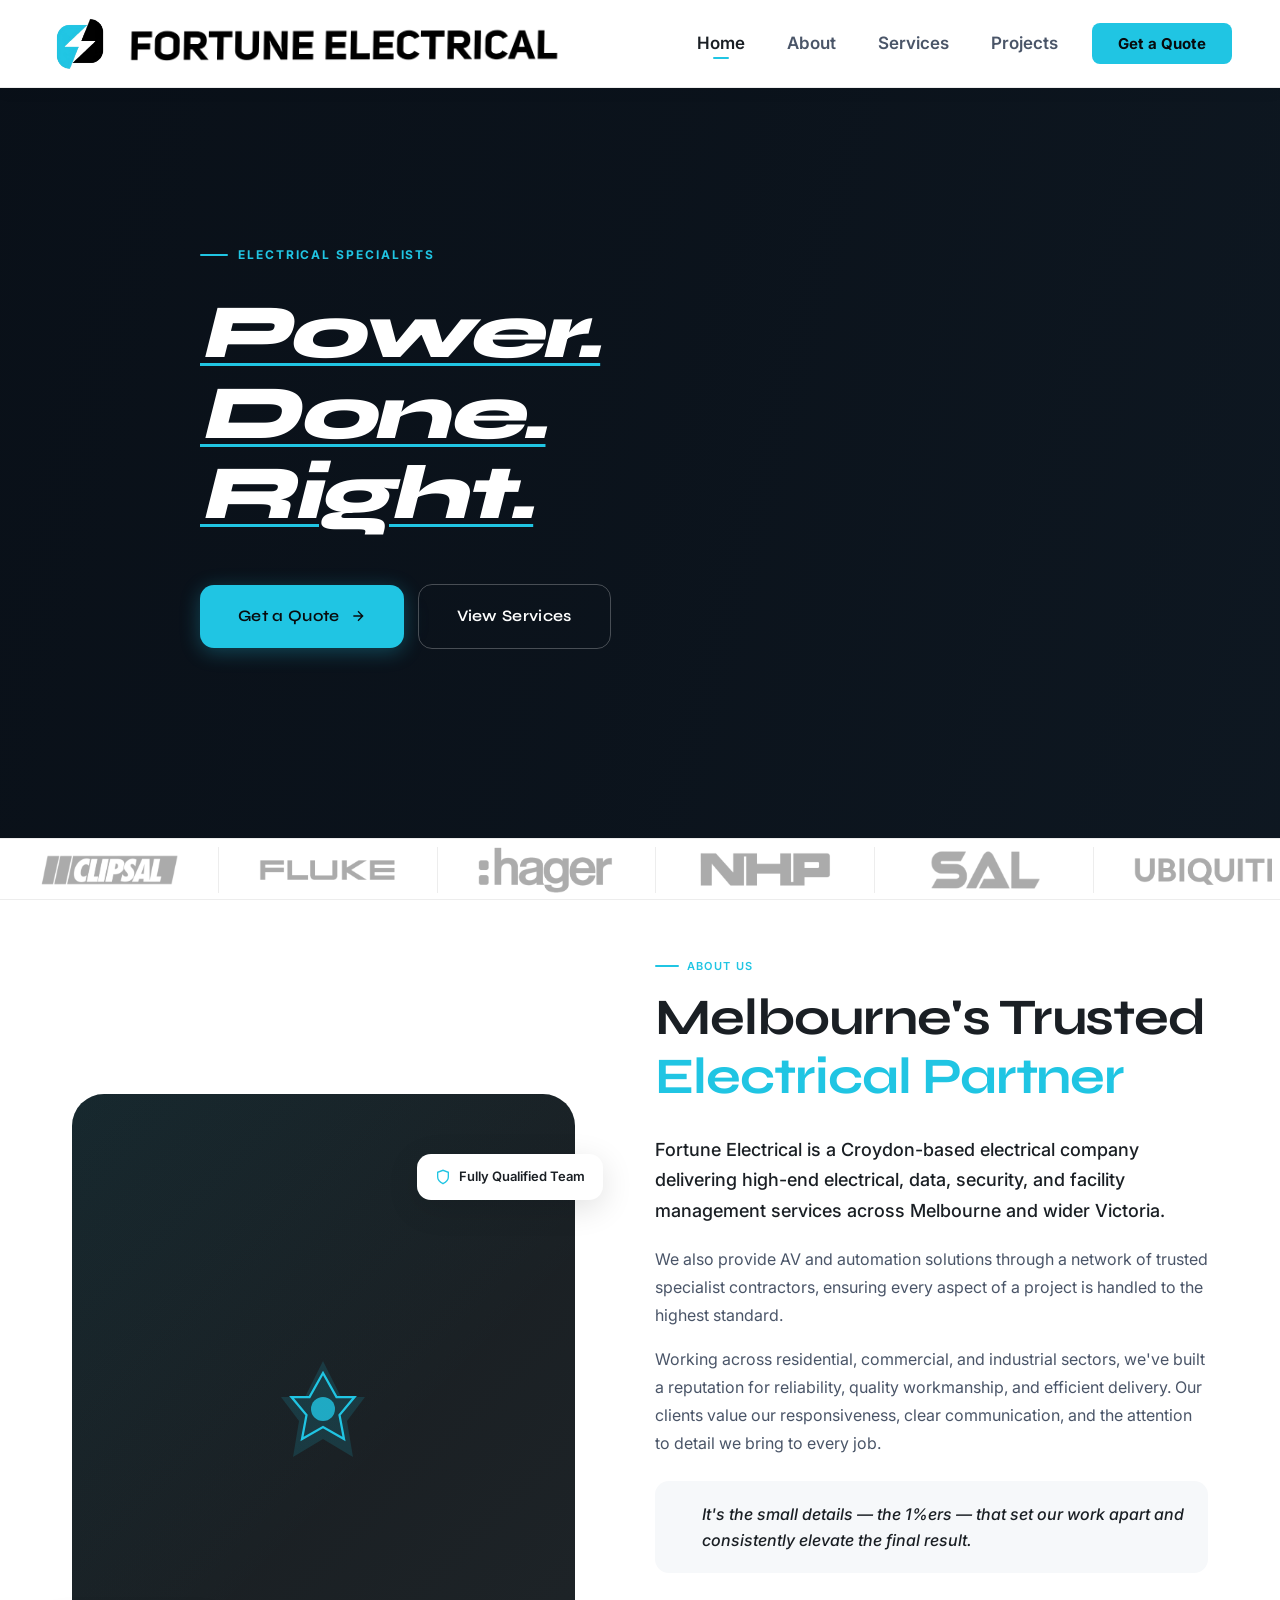
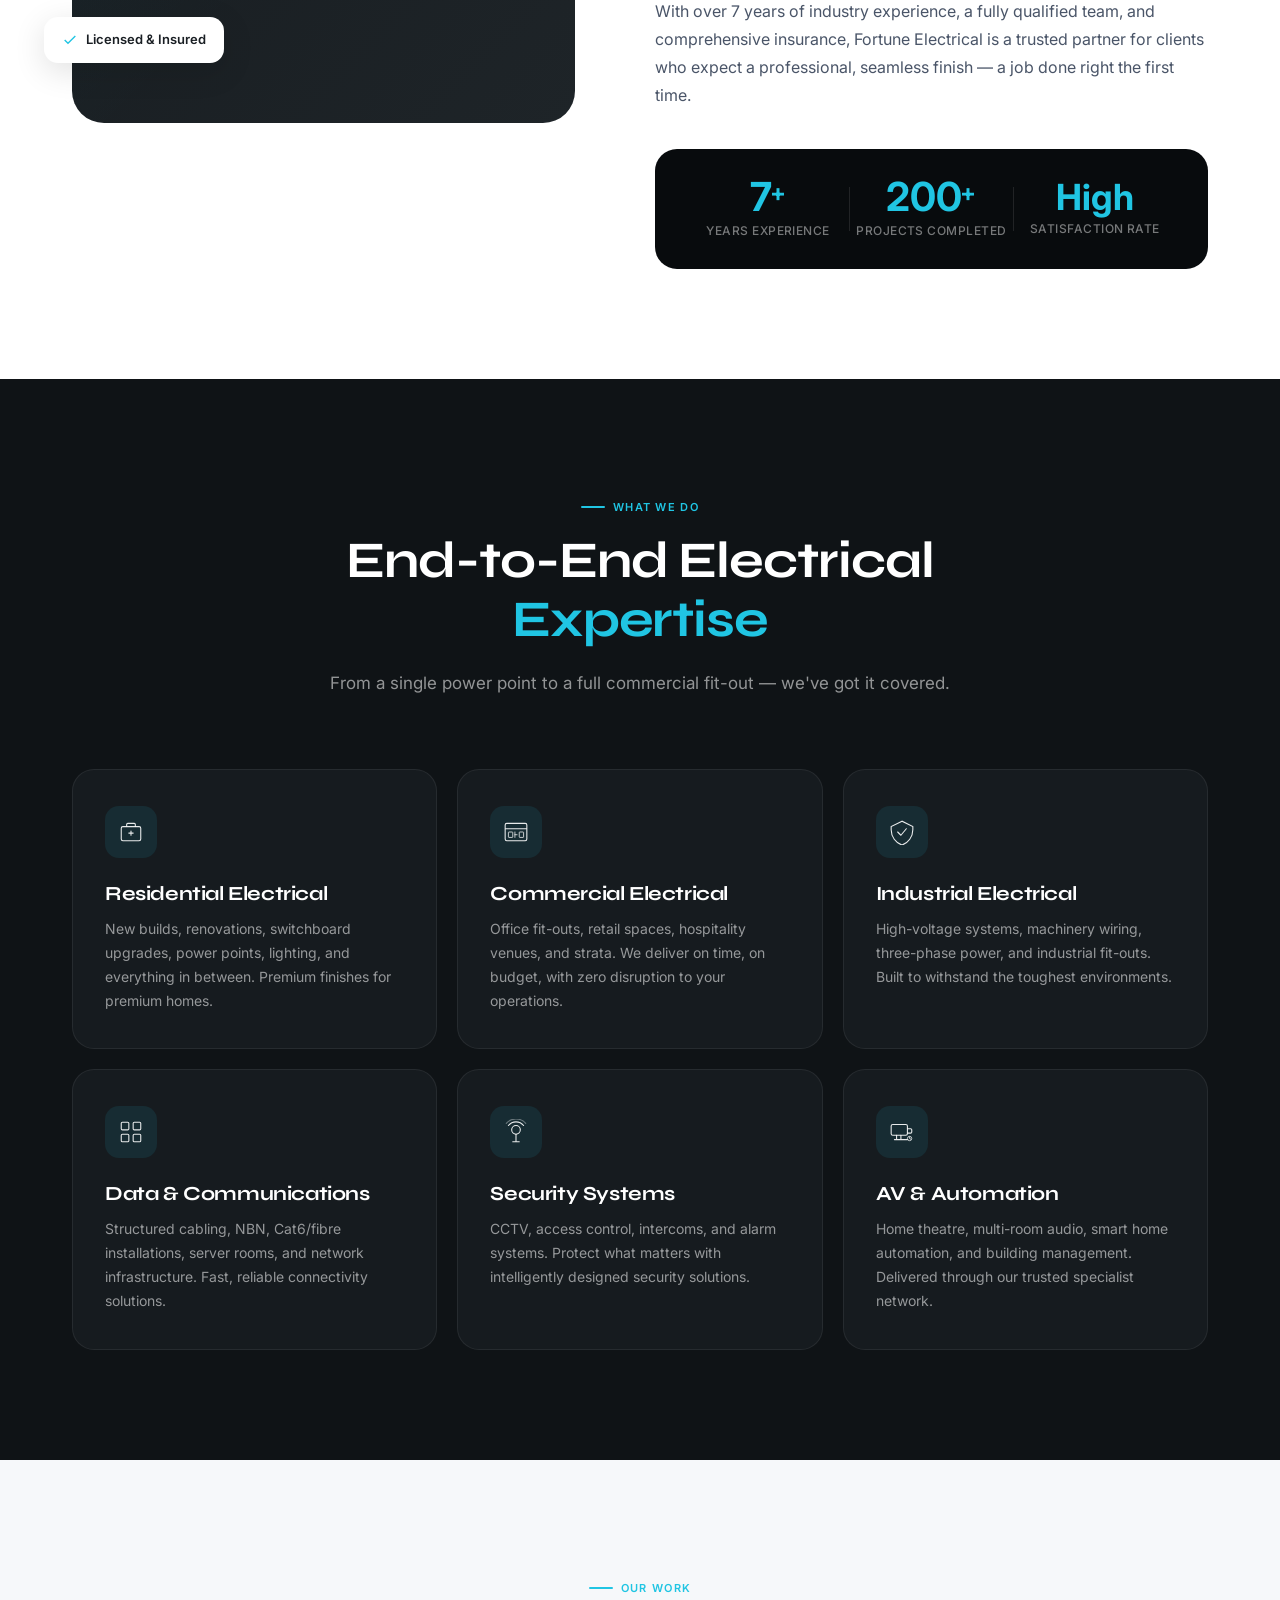
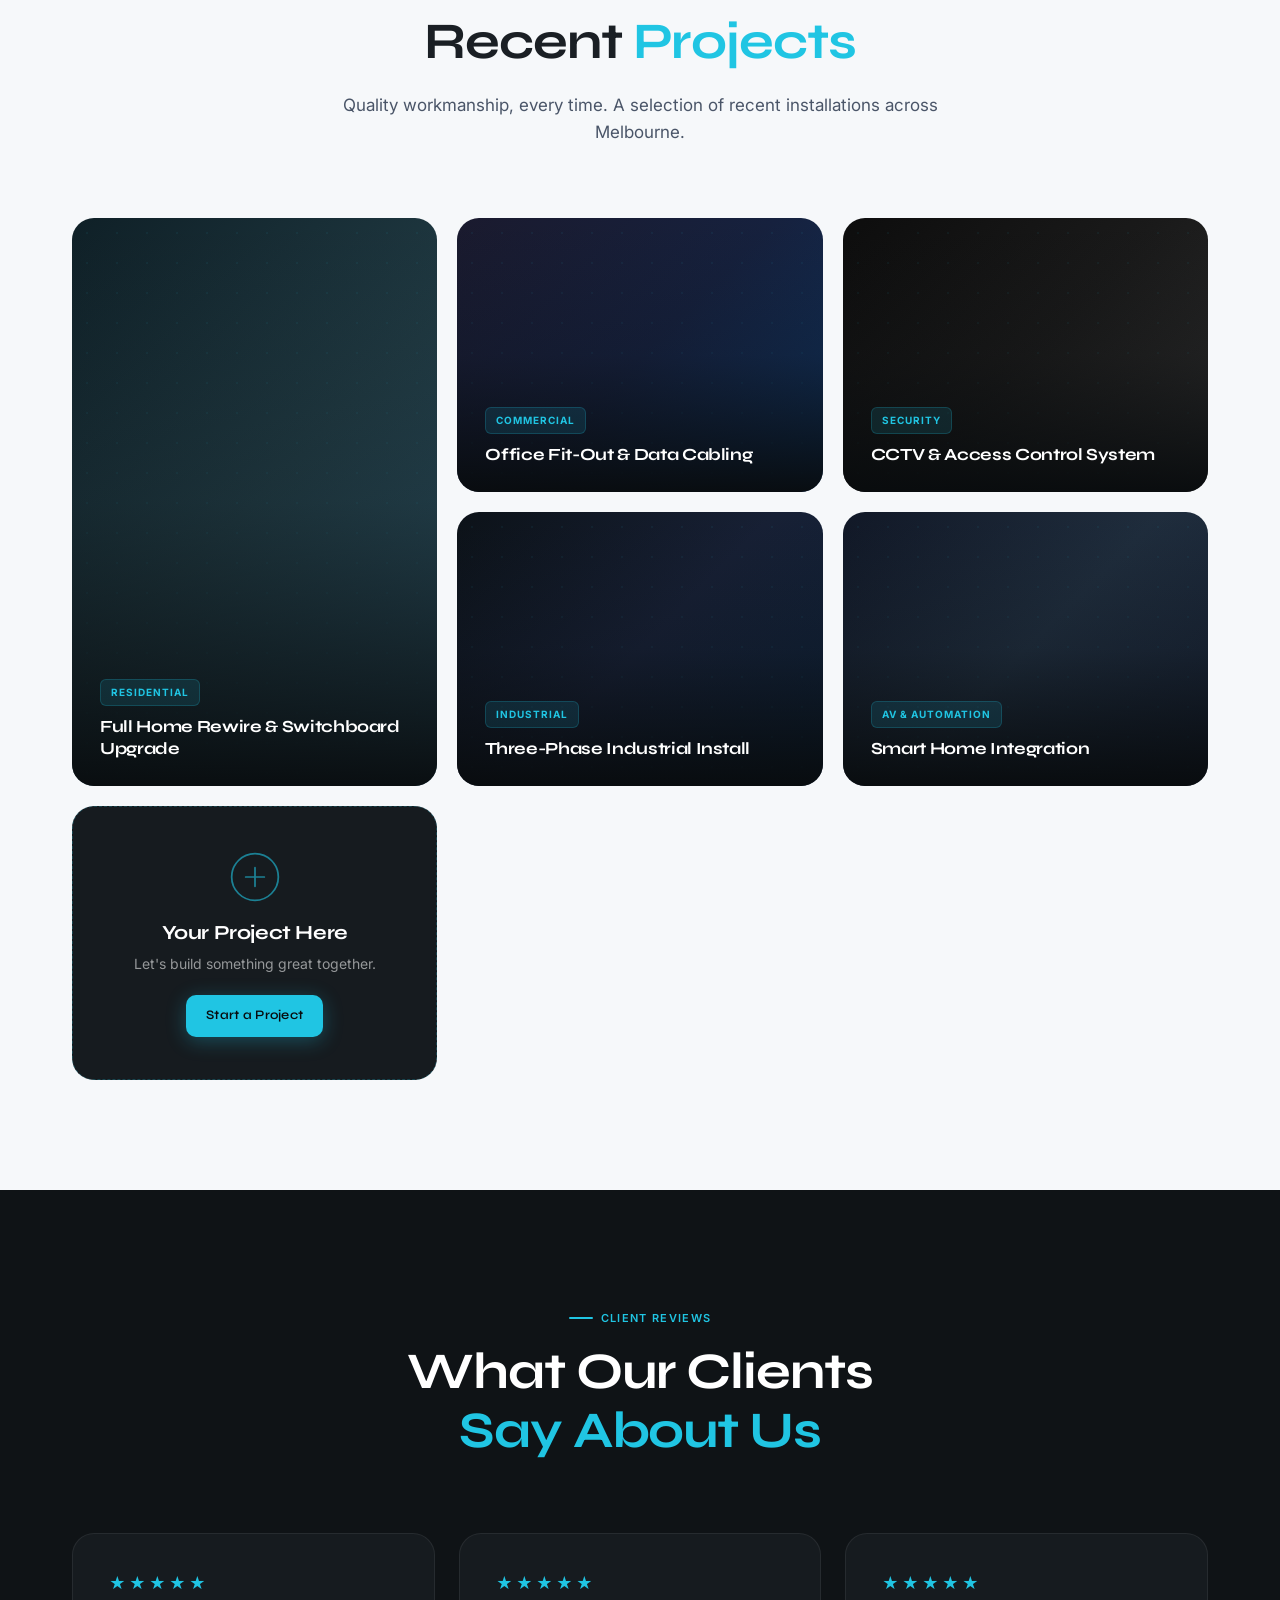
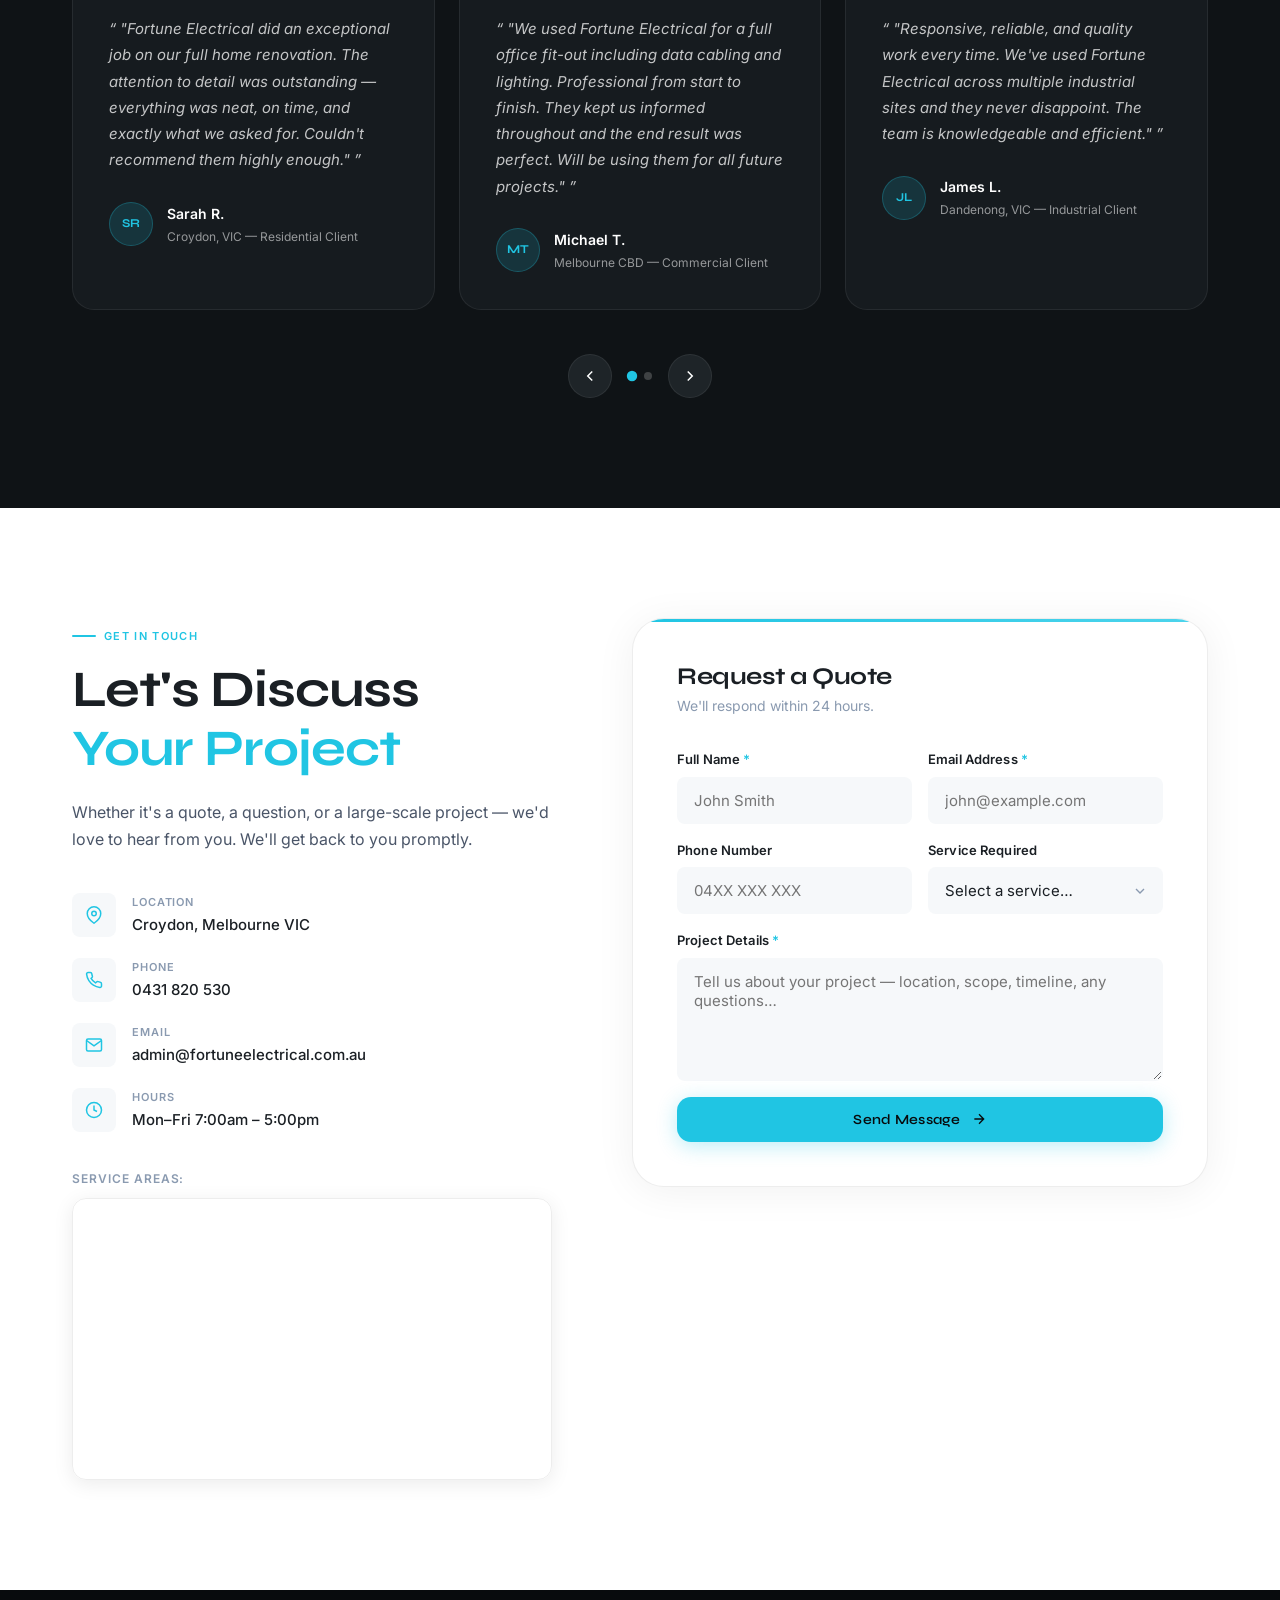
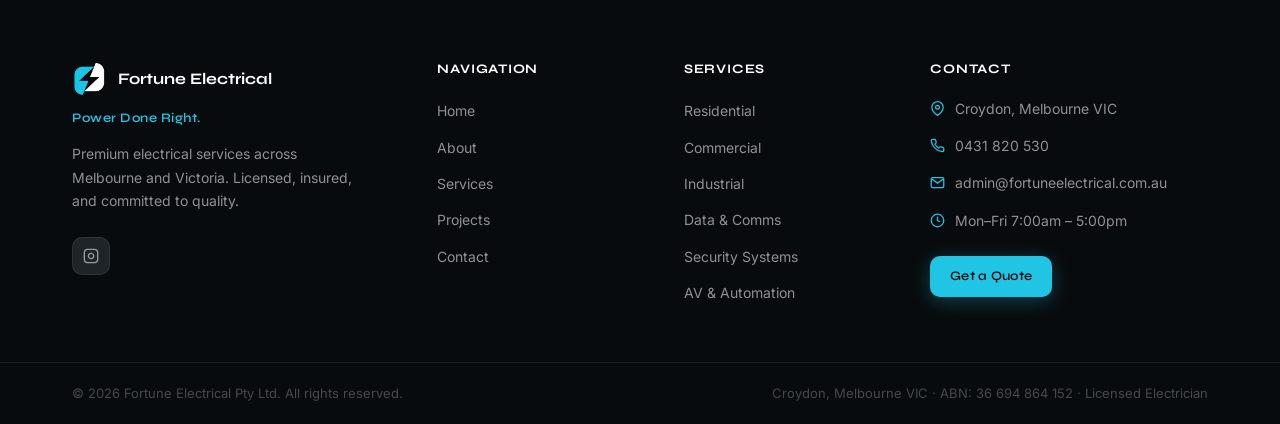
==== fortune/index.html @ c3e15407 "Add files via upload" ====
<!DOCTYPE html>
<html lang="en">
<head>
  <meta charset="UTF-8" />
  <meta name="viewport" content="width=device-width, initial-scale=1.0" />
  <meta name="description" content="Fortune Electrical — Premium electrical, data, security, and AV services across Melbourne and Victoria. Power Done Right." />
  <meta name="keywords" content="electrician Melbourne, electrical contractor Victoria, residential commercial industrial electrical, Croydon electrician, data communications, security systems" />
  <meta name="author" content="Fortune Electrical" />
  <meta property="og:title" content="Fortune Electrical — Power Done Right." />
  <meta property="og:description" content="Premium electrical, data, security, and AV services across Melbourne and Victoria." />
  <meta property="og:type" content="website" />
  <meta property="og:url" content="https://fortuneelectrical.com.au" />
  <title>Fortune Electrical — Power Done Right.</title>
  <link rel="preconnect" href="https://fonts.googleapis.com" />
  <link rel="preconnect" href="https://fonts.gstatic.com" crossorigin />
  <link href="https://fonts.googleapis.com/css2?family=Syne:wght@400;500;600;700;800&family=Inter:wght@300;400;500;600&display=swap" rel="stylesheet" />
  <link rel="stylesheet" href="styles.css" />
</head>
<body>

  <nav class="navbar" id="navbar">
    <div class="nav-container">
      <a href="#home" class="nav-logo">
        <img src="assets/logo.png" alt="Fortune Electrical" class="logo-img" />
        <img src="assets/logo-text.png" alt="Fortune Electrical" class="logo-text-img" />
      </a>
      <ul class="nav-links" id="navLinks">
        <li><a href="#home" class="nav-link active">Home</a></li>
        <li><a href="#about" class="nav-link">About</a></li>
        <li><a href="#services" class="nav-link">Services</a></li>
        <li><a href="#projects" class="nav-link">Projects</a></li>
        <li><a href="#contact" class="nav-link nav-cta">Get a Quote</a></li>
      </ul>
      <button class="hamburger" id="hamburger" aria-label="Toggle menu">
        <span></span>
        <span></span>
        <span></span>
      </button>
    </div>
  </nav>

  <section class="hero" id="home">
    <div class="hero-bg-image"></div>
    <div class="hero-overlay"></div>
    <div class="container hero-container">
      <div class="hero-content">
        <div class="hero-label reveal-hero" style="--delay: 0ms">
          Electrical Specialists
        </div>
        <h1 class="hero-slogan reveal-hero" style="--delay: 150ms">
          <span class="slogan-word">Power.</span>
          <span class="slogan-word">Done.</span>
          <span class="slogan-word">Right.</span>
        </h1>
        <div class="hero-buttons reveal-hero" style="--delay: 420ms">
          <a href="#contact" class="btn btn-primary">
            <span>Get a Quote</span>
            <svg viewBox="0 0 24 24" fill="none" stroke="currentColor" stroke-width="2"><path d="M5 12h14M12 5l7 7-7 7"/></svg>
          </a>
          <a href="#services" class="btn btn-ghost">
            <span>View Services</span>
          </a>
        </div>
      </div>
    </div>
    <div class="hero-scroll-indicator reveal-hero" style="--delay: 750ms">
      <span>Scroll</span>
      <div class="scroll-line"></div>
    </div>
  </section>

  <section class="brands">
    <div class="brands-wrap" id="brandsWrap">
      <div class="brands-track" id="brandsTrack">
        <div class="brand-item"><img src="assets/brands/brand-1.png" alt="Brand Partner" /></div>
        <div class="brand-item"><img src="assets/brands/brand-2.png" alt="Brand Partner" /></div>
        <div class="brand-item"><img src="assets/brands/brand-3.png" alt="Brand Partner" /></div>
        <div class="brand-item"><img src="assets/brands/brand-4.png" alt="Brand Partner" /></div>
        <div class="brand-item"><img src="assets/brands/brand-5.png" alt="Brand Partner" /></div>
        <div class="brand-item"><img src="assets/brands/brand-6.png" alt="Brand Partner" /></div>
      </div>
    </div>
  </section>

  <section class="about section" id="about">
    <div class="container">
      <div class="about-grid">
        <div class="about-visual reveal-left">
          <div class="about-image-wrap">
            <div class="about-image-placeholder">
              <div class="about-image-inner">
                <svg viewBox="0 0 80 80" fill="none" xmlns="http://www.w3.org/2000/svg">
                  <path d="M40 8L52 32H68L56 48L60 72L40 60L20 72L24 48L12 32H28L40 8Z" fill="var(--primary)" opacity="0.15"/>
                  <path d="M40 16L49 32H61L51 44L54 60L40 52L26 60L29 44L19 32H31L40 16Z" stroke="var(--primary)" stroke-width="1.5" fill="none"/>
                  <circle cx="40" cy="40" r="8" fill="var(--primary)" opacity="0.8"/>
                </svg>
              </div>
            </div>
            <div class="about-tag about-tag-1 reveal-tag-1">
              <svg viewBox="0 0 24 24" fill="none" stroke="currentColor" stroke-width="2"><polyline points="20 6 9 17 4 12"/></svg>
              Licensed & Insured
            </div>
            <div class="about-tag about-tag-2 reveal-tag-2">
              <svg viewBox="0 0 24 24" fill="none" stroke="currentColor" stroke-width="2"><path d="M12 22s8-4 8-10V5l-8-3-8 3v7c0 6 8 10 8 10z"/></svg>
              Fully Qualified Team
            </div>
          </div>
        </div>

        <div class="about-content reveal-right">
          <div class="section-label">About Us</div>
          <h2 class="section-title">Melbourne's Trusted<br /><em>Electrical Partner</em></h2>
          <p class="about-lead">
            Fortune Electrical is a Croydon-based electrical company delivering high-end electrical, data, security, and facility management services across Melbourne and wider Victoria.
          </p>
          <p class="about-body">
            We also provide AV and automation solutions through a network of trusted specialist contractors, ensuring every aspect of a project is handled to the highest standard.
          </p>
          <p class="about-body">
            Working across residential, commercial, and industrial sectors, we've built a reputation for reliability, quality workmanship, and efficient delivery. Our clients value our responsiveness, clear communication, and the attention to detail we bring to every job.
          </p>
          <div class="about-highlight">
            <div class="highlight-bar"></div>
            <p>It's the small details — the 1%ers — that set our work apart and consistently elevate the final result.</p>
          </div>
          <p class="about-body">
            With over 7 years of industry experience, a fully qualified team, and comprehensive insurance, Fortune Electrical is a trusted partner for clients who expect a professional, seamless finish — a job done right the first time.
          </p>

          <div class="about-stats">
            <div class="stat-item">
              <span class="stat-number" data-target="7">0</span>
              <span class="stat-suffix">+</span>
              <span class="stat-label">Years Experience</span>
            </div>
            <div class="stat-divider"></div>
            <div class="stat-item">
              <span class="stat-number" data-target="200">0</span>
              <span class="stat-suffix">+</span>
              <span class="stat-label">Projects Completed</span>
            </div>
            <div class="stat-divider"></div>
            <div class="stat-item">
              <span class="stat-number stat-number-text">High</span>
              <span class="stat-label">Satisfaction Rate</span>
            </div>
          </div>
        </div>
      </div>
    </div>
  </section>

  <section class="services section section-dark" id="services">
    <div class="container">
      <div class="section-header reveal-up">
        <div class="section-label section-label-light">What We Do</div>
        <h2 class="section-title section-title-light">End-to-End Electrical<br /><em>Expertise</em></h2>
        <p class="section-subtitle">From a single power point to a full commercial fit-out — we've got it covered.</p>
      </div>

      <div class="services-grid">

        <div class="service-card reveal-scale" style="--delay: 0ms">
          <div class="service-icon">
            <svg viewBox="0 0 48 48" fill="none" xmlns="http://www.w3.org/2000/svg">
              <rect x="6" y="14" width="36" height="26" rx="3" stroke="currentColor" stroke-width="2"/>
              <path d="M16 14V10a2 2 0 0 1 2-2h12a2 2 0 0 1 2 2v4" stroke="currentColor" stroke-width="2"/>
              <path d="M24 22v8M20 26h8" stroke="currentColor" stroke-width="2" stroke-linecap="round"/>
            </svg>
          </div>
          <h3 class="service-title">Residential Electrical</h3>
          <p class="service-desc">New builds, renovations, switchboard upgrades, power points, lighting, and everything in between. Premium finishes for premium homes.</p>
          <div class="service-arrow">
            <svg viewBox="0 0 24 24" fill="none" stroke="currentColor" stroke-width="2"><path d="M5 12h14M12 5l7 7-7 7"/></svg>
          </div>
        </div>

        <div class="service-card reveal-scale" style="--delay: 80ms">
          <div class="service-icon">
            <svg viewBox="0 0 48 48" fill="none" xmlns="http://www.w3.org/2000/svg">
              <rect x="4" y="8" width="40" height="32" rx="3" stroke="currentColor" stroke-width="2"/>
              <path d="M4 18h40" stroke="currentColor" stroke-width="2"/>
              <rect x="10" y="24" width="8" height="10" rx="1" stroke="currentColor" stroke-width="1.5"/>
              <rect x="30" y="24" width="8" height="10" rx="1" stroke="currentColor" stroke-width="1.5"/>
              <path d="M22 24v10M22 29h4" stroke="currentColor" stroke-width="1.5" stroke-linecap="round"/>
            </svg>
          </div>
          <h3 class="service-title">Commercial Electrical</h3>
          <p class="service-desc">Office fit-outs, retail spaces, hospitality venues, and strata. We deliver on time, on budget, with zero disruption to your operations.</p>
          <div class="service-arrow">
            <svg viewBox="0 0 24 24" fill="none" stroke="currentColor" stroke-width="2"><path d="M5 12h14M12 5l7 7-7 7"/></svg>
          </div>
        </div>

        <div class="service-card reveal-scale" style="--delay: 160ms">
          <div class="service-icon">
            <svg viewBox="0 0 48 48" fill="none" xmlns="http://www.w3.org/2000/svg">
              <path d="M24 4L4 14v6c0 13 8.4 24 20 28 11.6-4 20-15 20-28v-6L24 4z" stroke="currentColor" stroke-width="2"/>
              <path d="M16 24l6 6 10-12" stroke="currentColor" stroke-width="2" stroke-linecap="round" stroke-linejoin="round"/>
            </svg>
          </div>
          <h3 class="service-title">Industrial Electrical</h3>
          <p class="service-desc">High-voltage systems, machinery wiring, three-phase power, and industrial fit-outs. Built to withstand the toughest environments.</p>
          <div class="service-arrow">
            <svg viewBox="0 0 24 24" fill="none" stroke="currentColor" stroke-width="2"><path d="M5 12h14M12 5l7 7-7 7"/></svg>
          </div>
        </div>

        <div class="service-card reveal-scale" style="--delay: 0ms">
          <div class="service-icon">
            <svg viewBox="0 0 48 48" fill="none" xmlns="http://www.w3.org/2000/svg">
              <rect x="6" y="6" width="14" height="14" rx="2" stroke="currentColor" stroke-width="2"/>
              <rect x="28" y="6" width="14" height="14" rx="2" stroke="currentColor" stroke-width="2"/>
              <rect x="6" y="28" width="14" height="14" rx="2" stroke="currentColor" stroke-width="2"/>
              <rect x="28" y="28" width="14" height="14" rx="2" stroke="currentColor" stroke-width="2"/>
            </svg>
          </div>
          <h3 class="service-title">Data & Communications</h3>
          <p class="service-desc">Structured cabling, NBN, Cat6/fibre installations, server rooms, and network infrastructure. Fast, reliable connectivity solutions.</p>
          <div class="service-arrow">
            <svg viewBox="0 0 24 24" fill="none" stroke="currentColor" stroke-width="2"><path d="M5 12h14M12 5l7 7-7 7"/></svg>
          </div>
        </div>

        <div class="service-card reveal-scale" style="--delay: 80ms">
          <div class="service-icon">
            <svg viewBox="0 0 48 48" fill="none" xmlns="http://www.w3.org/2000/svg">
              <circle cx="24" cy="20" r="8" stroke="currentColor" stroke-width="2"/>
              <path d="M24 28v14M18 42h12" stroke="currentColor" stroke-width="2" stroke-linecap="round"/>
              <path d="M10 12a18 18 0 0 1 28 0" stroke="currentColor" stroke-width="2" stroke-linecap="round"/>
              <path d="M6 8a24 24 0 0 1 36 0" stroke="currentColor" stroke-width="2" stroke-linecap="round" opacity="0.4"/>
            </svg>
          </div>
          <h3 class="service-title">Security Systems</h3>
          <p class="service-desc">CCTV, access control, intercoms, and alarm systems. Protect what matters with intelligently designed security solutions.</p>
          <div class="service-arrow">
            <svg viewBox="0 0 24 24" fill="none" stroke="currentColor" stroke-width="2"><path d="M5 12h14M12 5l7 7-7 7"/></svg>
          </div>
        </div>

        <div class="service-card reveal-scale" style="--delay: 160ms">
          <div class="service-icon">
            <svg viewBox="0 0 48 48" fill="none" xmlns="http://www.w3.org/2000/svg">
              <rect x="4" y="10" width="30" height="20" rx="3" stroke="currentColor" stroke-width="2"/>
              <path d="M34 18h6a2 2 0 0 1 2 2v4a2 2 0 0 1-2 2h-6" stroke="currentColor" stroke-width="2"/>
              <path d="M14 30v8M22 30v8M10 38h24" stroke="currentColor" stroke-width="2" stroke-linecap="round"/>
              <circle cx="38" cy="36" r="4" stroke="currentColor" stroke-width="1.5"/>
              <path d="M38 33v3l2 1" stroke="currentColor" stroke-width="1.5" stroke-linecap="round"/>
            </svg>
          </div>
          <h3 class="service-title">AV & Automation</h3>
          <p class="service-desc">Home theatre, multi-room audio, smart home automation, and building management. Delivered through our trusted specialist network.</p>
          <div class="service-arrow">
            <svg viewBox="0 0 24 24" fill="none" stroke="currentColor" stroke-width="2"><path d="M5 12h14M12 5l7 7-7 7"/></svg>
          </div>
        </div>

      </div>
    </div>
  </section>

  <section class="projects section" id="projects">
    <div class="container">
      <div class="section-header reveal-up">
        <div class="section-label">Our Work</div>
        <h2 class="section-title">Recent <em>Projects</em></h2>
        <p class="section-subtitle section-subtitle-dark">Quality workmanship, every time. A selection of recent installations across Melbourne.</p>
      </div>

      <div class="projects-grid">

        <div class="project-card project-card-large reveal-fade" style="--delay: 0ms">
          <div class="project-bg project-bg-1"></div>
          <div class="project-overlay">
            <div class="project-info">
              <span class="project-tag">Residential</span>
              <h3 class="project-title">Full Home Rewire & Switchboard Upgrade</h3>
            </div>
          </div>
        </div>

        <div class="project-card reveal-fade" style="--delay: 80ms">
          <div class="project-bg project-bg-2"></div>
          <div class="project-overlay">
            <div class="project-info">
              <span class="project-tag">Commercial</span>
              <h3 class="project-title">Office Fit-Out & Data Cabling</h3>
            </div>
          </div>
        </div>

        <div class="project-card reveal-fade" style="--delay: 160ms">
          <div class="project-bg project-bg-3"></div>
          <div class="project-overlay">
            <div class="project-info">
              <span class="project-tag">Security</span>
              <h3 class="project-title">CCTV & Access Control System</h3>
            </div>
          </div>
        </div>

        <div class="project-card reveal-fade" style="--delay: 0ms">
          <div class="project-bg project-bg-4"></div>
          <div class="project-overlay">
            <div class="project-info">
              <span class="project-tag">Industrial</span>
              <h3 class="project-title">Three-Phase Industrial Install</h3>
            </div>
          </div>
        </div>

        <div class="project-card reveal-fade" style="--delay: 80ms">
          <div class="project-bg project-bg-5"></div>
          <div class="project-overlay">
            <div class="project-info">
              <span class="project-tag">AV & Automation</span>
              <h3 class="project-title">Smart Home Integration</h3>
            </div>
          </div>
        </div>

        <div class="project-card project-card-cta reveal-fade" style="--delay: 160ms">
          <div class="project-cta-content">
            <div class="project-cta-icon">
              <svg viewBox="0 0 48 48" fill="none" stroke="currentColor" stroke-width="1.5">
                <circle cx="24" cy="24" r="20"/>
                <path d="M24 16v16M16 24h16" stroke-linecap="round"/>
              </svg>
            </div>
            <h3>Your Project Here</h3>
            <p>Let's build something great together.</p>
            <a href="#contact" class="btn btn-primary btn-sm">Start a Project</a>
          </div>
        </div>

      </div>
    </div>
  </section>

  <section class="testimonials section section-dark" id="testimonials">
    <div class="container">
      <div class="section-header reveal-up">
        <div class="section-label section-label-light">Client Reviews</div>
        <h2 class="section-title section-title-light">What Our Clients<br /><em>Say About Us</em></h2>
      </div>

      <div class="testimonials-slider">
        <div class="testimonials-track" id="testimonialsTrack">

          <div class="testimonial-card">
            <div class="testimonial-stars">
              <span>★</span><span>★</span><span>★</span><span>★</span><span>★</span>
            </div>
            <blockquote class="testimonial-text">
              "Fortune Electrical did an exceptional job on our full home renovation. The attention to detail was outstanding — everything was neat, on time, and exactly what we asked for. Couldn't recommend them highly enough."
            </blockquote>
            <div class="testimonial-author">
              <div class="author-avatar">SR</div>
              <div class="author-info">
                <span class="author-name">Sarah R.</span>
                <span class="author-loc">Croydon, VIC — Residential Client</span>
              </div>
            </div>
          </div>

          <div class="testimonial-card">
            <div class="testimonial-stars">
              <span>★</span><span>★</span><span>★</span><span>★</span><span>★</span>
            </div>
            <blockquote class="testimonial-text">
              "We used Fortune Electrical for a full office fit-out including data cabling and lighting. Professional from start to finish. They kept us informed throughout and the end result was perfect. Will be using them for all future projects."
            </blockquote>
            <div class="testimonial-author">
              <div class="author-avatar">MT</div>
              <div class="author-info">
                <span class="author-name">Michael T.</span>
                <span class="author-loc">Melbourne CBD — Commercial Client</span>
              </div>
            </div>
          </div>

          <div class="testimonial-card">
            <div class="testimonial-stars">
              <span>★</span><span>★</span><span>★</span><span>★</span><span>★</span>
            </div>
            <blockquote class="testimonial-text">
              "Responsive, reliable, and quality work every time. We've used Fortune Electrical across multiple industrial sites and they never disappoint. The team is knowledgeable and efficient."
            </blockquote>
            <div class="testimonial-author">
              <div class="author-avatar">JL</div>
              <div class="author-info">
                <span class="author-name">James L.</span>
                <span class="author-loc">Dandenong, VIC — Industrial Client</span>
              </div>
            </div>
          </div>

          <div class="testimonial-card">
            <div class="testimonial-stars">
              <span>★</span><span>★</span><span>★</span><span>★</span><span>★</span>
            </div>
            <blockquote class="testimonial-text">
              "Had Fortune Electrical install a full CCTV and alarm system at our retail store. Clean install, great communication, and the system works flawlessly. Highly professional team."
            </blockquote>
            <div class="testimonial-author">
              <div class="author-avatar">AK</div>
              <div class="author-info">
                <span class="author-name">Amanda K.</span>
                <span class="author-loc">Ringwood, VIC — Commercial Client</span>
              </div>
            </div>
          </div>

        </div>

        <div class="testimonials-nav">
          <button class="t-nav-btn" id="tPrev" aria-label="Previous">
            <svg viewBox="0 0 24 24" fill="none" stroke="currentColor" stroke-width="2"><path d="M15 18l-6-6 6-6"/></svg>
          </button>
          <div class="t-dots" id="tDots"></div>
          <button class="t-nav-btn" id="tNext" aria-label="Next">
            <svg viewBox="0 0 24 24" fill="none" stroke="currentColor" stroke-width="2"><path d="M9 18l6-6-6-6"/></svg>
          </button>
        </div>
      </div>

    </div>
  </section>

  <section class="contact section" id="contact">
    <div class="container">
      <div class="contact-grid">

        <div class="contact-info reveal-left">
          <div class="section-label">Get In Touch</div>
          <h2 class="section-title">Let's Discuss<br /><em>Your Project</em></h2>
          <p class="contact-intro">Whether it's a quote, a question, or a large-scale project — we'd love to hear from you. We'll get back to you promptly.</p>

          <div class="contact-details">
            <div class="contact-item">
              <div class="contact-icon">
                <svg viewBox="0 0 24 24" fill="none" stroke="currentColor" stroke-width="2"><path d="M21 10c0 7-9 13-9 13s-9-6-9-13a9 9 0 0 1 18 0z"/><circle cx="12" cy="10" r="3"/></svg>
              </div>
              <div>
                <span class="contact-detail-label">Location</span>
                <span class="contact-detail-value">Croydon, Melbourne VIC</span>
              </div>
            </div>
            <div class="contact-item">
              <div class="contact-icon">
                <svg viewBox="0 0 24 24" fill="none" stroke="currentColor" stroke-width="2"><path d="M22 16.92v3a2 2 0 0 1-2.18 2 19.79 19.79 0 0 1-8.63-3.07 19.5 19.5 0 0 1-6-6 19.79 19.79 0 0 1-3.07-8.67A2 2 0 0 1 4.11 2h3a2 2 0 0 1 2 1.72 12.84 12.84 0 0 0 .7 2.81 2 2 0 0 1-.45 2.11L8.09 9.91a16 16 0 0 0 6 6l1.27-1.27a2 2 0 0 1 2.11-.45 12.84 12.84 0 0 0 2.81.7A2 2 0 0 1 22 16.92z"/></svg>
              </div>
              <div>
                <span class="contact-detail-label">Phone</span>
                <span class="contact-detail-value"><a href="tel:0431820530">0431 820 530</a></span>
              </div>
            </div>
            <div class="contact-item">
              <div class="contact-icon">
                <svg viewBox="0 0 24 24" fill="none" stroke="currentColor" stroke-width="2"><path d="M4 4h16c1.1 0 2 .9 2 2v12c0 1.1-.9 2-2 2H4c-1.1 0-2-.9-2-2V6c0-1.1.9-2 2-2z"/><polyline points="22,6 12,13 2,6"/></svg>
              </div>
              <div>
                <span class="contact-detail-label">Email</span>
                <span class="contact-detail-value">admin@fortuneelectrical.com.au</span>
              </div>
            </div>
            <div class="contact-item">
              <div class="contact-icon">
                <svg viewBox="0 0 24 24" fill="none" stroke="currentColor" stroke-width="2"><circle cx="12" cy="12" r="10"/><polyline points="12 6 12 12 16 14"/></svg>
              </div>
              <div>
                <span class="contact-detail-label">Hours</span>
                <span class="contact-detail-value">Mon–Fri 7:00am – 5:00pm</span>
              </div>
            </div>
          </div>

          <div class="service-areas">
            <span class="area-label">Service Areas:</span>
            <div class="map-embed-wrap">
              <iframe
                src="https://www.google.com/maps/embed?pb=!1m18!1m12!1m3!1d228664!2d145.2042467!3d-37.8596703!2m3!1f0!2f0!3f0!3m2!1i1024!2i768!4f13.1!3m3!1m2!1s0xab27e81401b808b1%3A0x5074283ff1cfc3ca!2sFortune%20Electrical!5e0!3m2!1sen!2sau!4v1711400000000"
                width="100%"
                height="280"
                style="border:0;"
                allowfullscreen=""
                loading="lazy"
                referrerpolicy="no-referrer-when-downgrade"
                title="Fortune Electrical service area map">
              </iframe>
            </div>
          </div>
        </div>

        <div class="contact-form-wrap reveal-right">
          <div class="form-card">
            <div class="form-success" id="formSuccess">
              <div class="form-success-icon">
                <svg viewBox="0 0 24 24" fill="none" stroke="currentColor" stroke-width="2"><polyline points="20 6 9 17 4 12"/></svg>
              </div>
              <h3>Message Sent!</h3>
              <p>Thanks for reaching out. We'll get back to you within 24 hours.</p>
            </div>

            <form
              action="https://formspree.io/f/mvzvowno"
              method="POST"
              id="contactForm"
              novalidate
            >

              <h3 class="form-title">Request a Quote</h3>
              <p class="form-subtitle">We'll respond within 24 hours.</p>

              <div class="form-row">
                <div class="form-group">
                  <label for="name">Full Name <span class="required">*</span></label>
                  <input
                    type="text"
                    id="name"
                    name="name"
                    placeholder="John Smith"
                    required
                    autocomplete="name"
                  />
                  <span class="field-error" id="nameError">Please enter your name.</span>
                </div>
                <div class="form-group">
                  <label for="email">Email Address <span class="required">*</span></label>
                  <input
                    type="email"
                    id="email"
                    name="email"
                    placeholder="john@example.com"
                    required
                    autocomplete="email"
                  />
                  <span class="field-error" id="emailError">Please enter a valid email.</span>
                </div>
              </div>

              <div class="form-row">
                <div class="form-group">
                  <label for="phone">Phone Number</label>
                  <input
                    type="tel"
                    id="phone"
                    name="phone"
                    placeholder="04XX XXX XXX"
                    autocomplete="tel"
                  />
                </div>
                <div class="form-group">
                  <label for="service">Service Required</label>
                  <select id="service" name="service">
                    <option value="" disabled selected>Select a service…</option>
                    <option>Residential Electrical</option>
                    <option>Commercial Electrical</option>
                    <option>Industrial Electrical</option>
                    <option>Data & Communications</option>
                    <option>Security Systems</option>
                    <option>AV & Automation</option>
                    <option>Other / Not Sure</option>
                  </select>
                </div>
              </div>

              <div class="form-group form-group-full">
                <label for="message">Project Details <span class="required">*</span></label>
                <textarea
                  id="message"
                  name="message"
                  placeholder="Tell us about your project — location, scope, timeline, any questions…"
                  rows="5"
                  required
                ></textarea>
                <span class="field-error" id="messageError">Please describe your project.</span>
              </div>

              <button type="submit" class="btn btn-primary btn-full" id="submitBtn">
                <span class="btn-text">Send Message</span>
                <span class="btn-loading" aria-hidden="true">
                  <svg viewBox="0 0 24 24" fill="none" stroke="currentColor" stroke-width="2"><circle cx="12" cy="12" r="10" opacity="0.3"/><path d="M12 2a10 10 0 0 1 10 10"/></svg>
                </span>
                <svg class="btn-arrow" viewBox="0 0 24 24" fill="none" stroke="currentColor" stroke-width="2"><path d="M5 12h14M12 5l7 7-7 7"/></svg>
              </button>

            </form>
          </div>
        </div>

      </div>
    </div>
  </section>

  <footer class="footer">
    <div class="footer-top">
      <div class="container">
        <div class="footer-grid">

          <div class="footer-brand">
            <a href="#home" class="footer-logo">
              <img src="assets/footer-logo.png" alt="Fortune Electrical" class="footer-logo-img" />
              <span>Fortune Electrical</span>
            </a>
            <p class="footer-tagline">Power Done Right.</p>
            <p class="footer-desc">Premium electrical services across Melbourne and Victoria. Licensed, insured, and committed to quality.</p>
            <div class="footer-social">
              <a href="https://www.instagram.com/fortune.elec?igsh=dDFvNHIxMWlnYXNx" class="social-link" aria-label="Instagram" target="_blank" rel="noopener">
                <svg viewBox="0 0 24 24" fill="none" stroke="currentColor" stroke-width="2"><rect x="2" y="2" width="20" height="20" rx="5"/><path d="M16 11.37A4 4 0 1 1 12.63 8 4 4 0 0 1 16 11.37z"/><line x1="17.5" y1="6.5" x2="17.51" y2="6.5"/></svg>
              </a>
            </div>
          </div>

          <div class="footer-nav-col">
            <h4 class="footer-heading">Navigation</h4>
            <ul class="footer-links">
              <li><a href="#home">Home</a></li>
              <li><a href="#about">About</a></li>
              <li><a href="#services">Services</a></li>
              <li><a href="#projects">Projects</a></li>
              <li><a href="#contact">Contact</a></li>
            </ul>
          </div>

          <div class="footer-nav-col">
            <h4 class="footer-heading">Services</h4>
            <ul class="footer-links">
              <li><a href="#services">Residential</a></li>
              <li><a href="#services">Commercial</a></li>
              <li><a href="#services">Industrial</a></li>
              <li><a href="#services">Data & Comms</a></li>
              <li><a href="#services">Security Systems</a></li>
              <li><a href="#services">AV & Automation</a></li>
            </ul>
          </div>

          <div class="footer-contact-col">
            <h4 class="footer-heading">Contact</h4>
            <ul class="footer-contact-list">
              <li>
                <svg viewBox="0 0 24 24" fill="none" stroke="currentColor" stroke-width="2"><path d="M21 10c0 7-9 13-9 13s-9-6-9-13a9 9 0 0 1 18 0z"/><circle cx="12" cy="10" r="3"/></svg>
                Croydon, Melbourne VIC
              </li>
              <li>
                <svg viewBox="0 0 24 24" fill="none" stroke="currentColor" stroke-width="2"><path d="M22 16.92v3a2 2 0 0 1-2.18 2 19.79 19.79 0 0 1-8.63-3.07 19.5 19.5 0 0 1-6-6 19.79 19.79 0 0 1-3.07-8.67A2 2 0 0 1 4.11 2h3a2 2 0 0 1 2 1.72 12.84 12.84 0 0 0 .7 2.81 2 2 0 0 1-.45 2.11L8.09 9.91a16 16 0 0 0 6 6l1.27-1.27a2 2 0 0 1 2.11-.45 12.84 12.84 0 0 0 2.81.7A2 2 0 0 1 22 16.92z"/></svg>
                <a href="tel:0431820530">0431 820 530</a>
              </li>
              <li>
                <svg viewBox="0 0 24 24" fill="none" stroke="currentColor" stroke-width="2"><path d="M4 4h16c1.1 0 2 .9 2 2v12c0 1.1-.9 2-2 2H4c-1.1 0-2-.9-2-2V6c0-1.1.9-2 2-2z"/><polyline points="22,6 12,13 2,6"/></svg>
                <a href="mailto:admin@fortuneelectrical.com.au">admin@fortuneelectrical.com.au</a>
              </li>
              <li>
                <svg viewBox="0 0 24 24" fill="none" stroke="currentColor" stroke-width="2"><circle cx="12" cy="12" r="10"/><polyline points="12 6 12 12 16 14"/></svg>
                Mon–Fri 7:00am – 5:00pm
              </li>
            </ul>
            <a href="#contact" class="btn btn-primary btn-sm footer-cta">Get a Quote</a>
          </div>

        </div>
      </div>
    </div>
    <div class="footer-bottom">
      <div class="container">
        <p>&copy; <span id="footerYear"></span> Fortune Electrical Pty Ltd. All rights reserved.</p>
        <p>Croydon, Melbourne VIC · ABN: 36 694 864 152 · Licensed Electrician</p>
      </div>
    </div>
  </footer>

  <script src="script.js"></script>
</body>
</html>
---- fortune/styles.css ----
:root {
  --primary:        #20c5e3;
  --primary-dark:   #17a8c4;
  --primary-light:  #4dd4ec;
  --primary-glow:   rgba(32, 197, 227, 0.18);
  --primary-glow-sm:rgba(32, 197, 227, 0.08);

  --dark:     #080b0d;
  --dark-2:   #0f1316;
  --dark-3:   #161b1f;
  --dark-4:   #1e2428;
  --dark-5:   #262d32;

  --light:    #f6f8fa;
  --light-2:  #edf0f2;
  --white:    #ffffff;

  --text:     #1a1f24;
  --text-2:   #4a5568;
  --text-3:   #8a9ab0;
  --text-inv: rgba(255,255,255,0.9);
  --text-inv-2: rgba(255,255,255,0.55);

  --border:      rgba(0,0,0,0.07);
  --border-dark: rgba(255,255,255,0.07);

  --radius-sm: 8px;
  --radius:    14px;
  --radius-lg: 22px;
  --radius-xl: 32px;

  --ease: cubic-bezier(0.4, 0, 0.2, 1);
  --ease-out: cubic-bezier(0, 0, 0.2, 1);
  --ease-spring: cubic-bezier(0.34, 1.56, 0.64, 1);

  --nav-h: 88px;
  --container: 1200px;
  --section-pad: 110px;
}

*, *::before, *::after { box-sizing: border-box; margin: 0; padding: 0; }

html {
  scroll-behavior: smooth;
  -webkit-font-smoothing: antialiased;
  -moz-osx-font-smoothing: grayscale;
}

body {
  font-family: 'Inter', -apple-system, BlinkMacSystemFont, sans-serif;
  font-size: 16px;
  line-height: 1.65;
  color: var(--text);
  background: var(--white);
  overflow-x: hidden;
}

img { display: block; max-width: 100%; }
a { text-decoration: none; color: inherit; }
ul { list-style: none; }
button { cursor: pointer; border: none; background: none; font-family: inherit; }
input, textarea, select { font-family: inherit; }

::selection { background: var(--primary); color: var(--white); }

h1, h2, h3, h4 {
  font-family: 'Syne', sans-serif;
  line-height: 1.15;
  letter-spacing: -0.02em;
}

.container {
  max-width: var(--container);
  margin: 0 auto;
  padding: 0 32px;
}

.section {
  padding: var(--section-pad) 0;
}

.section-dark {
  background: var(--dark-2);
  color: var(--text-inv);
}

.section-header {
  text-align: center;
  max-width: 680px;
  margin: 0 auto 72px;
}

.section-label {
  display: inline-flex;
  align-items: center;
  gap: 8px;
  font-size: 11px;
  font-weight: 600;
  letter-spacing: 0.12em;
  text-transform: uppercase;
  color: var(--primary);
  margin-bottom: 16px;
}

.section-label::before {
  content: '';
  display: block;
  width: 24px;
  height: 2px;
  background: var(--primary);
  border-radius: 2px;
}

.section-label-light { color: var(--primary); }

.section-title {
  font-size: clamp(36px, 4vw, 52px);
  font-weight: 700;
  color: var(--text);
  margin-bottom: 20px;
}

.section-title em {
  font-style: normal;
  color: var(--primary);
}

.section-title-light { color: var(--white); }
.section-title-light em { color: var(--primary); }

.section-subtitle {
  font-size: 17px;
  color: var(--text-inv-2);
  line-height: 1.6;
}

.section-subtitle-dark { color: var(--text-2); }

.btn {
  display: inline-flex;
  align-items: center;
  gap: 10px;
  padding: 14px 28px;
  font-family: 'Syne', sans-serif;
  font-size: 14px;
  font-weight: 600;
  letter-spacing: 0.02em;
  border-radius: var(--radius);
  transition: all 0.25s var(--ease);
  position: relative;
  overflow: hidden;
  cursor: pointer;
  white-space: nowrap;
}

.btn svg {
  width: 16px;
  height: 16px;
  flex-shrink: 0;
  transition: transform 0.25s var(--ease-spring);
}

.btn:hover svg { transform: translateX(3px); }

.btn-primary {
  background: var(--primary);
  color: var(--dark);
  box-shadow: 0 4px 20px rgba(32, 197, 227, 0.3);
}

.btn-primary::before {
  content: '';
  position: absolute;
  inset: 0;
  background: var(--white);
  opacity: 0;
  transition: opacity 0.25s;
}

.btn-primary:hover {
  transform: translateY(-2px);
  box-shadow: 0 8px 32px rgba(32, 197, 227, 0.45);
}

.btn-primary:hover::before { opacity: 0.12; }
.btn-primary:active { transform: translateY(0); }

.btn-ghost {
  background: transparent;
  color: var(--white);
  border: 1.5px solid rgba(255,255,255,0.25);
  backdrop-filter: blur(8px);
}

.btn-ghost:hover {
  border-color: var(--primary);
  color: var(--primary);
  background: rgba(32, 197, 227, 0.06);
  transform: translateY(-2px);
}

.btn-sm {
  padding: 10px 20px;
  font-size: 13px;
  border-radius: 10px;
}

.btn-full { width: 100%; justify-content: center; }

.navbar {
  position: fixed;
  top: 0;
  left: 0;
  right: 0;
  z-index: 1000;
  height: var(--nav-h);
  background: var(--white);
  border-bottom: 1px solid var(--border);
  box-shadow: 0 2px 16px rgba(0,0,0,0.06);
  transition: box-shadow 0.3s var(--ease);
}

.navbar.scrolled {
  box-shadow: 0 4px 24px rgba(0,0,0,0.1);
}

.nav-container {
  width: 100%;
  padding: 0 48px;
  height: 100%;
  display: flex;
  align-items: center;
  justify-content: space-between;
  gap: 32px;
}

.nav-logo {
  display: flex;
  align-items: center;
  gap: 14px;
  flex-shrink: 0;
}

.logo-img {
  height: 64px;
  width: auto;
  object-fit: contain;
}

.logo-text-img {
  height: 36px;
  width: auto;
  display: block;
}

.nav-links {
  display: flex;
  align-items: center;
  gap: 2px;
}

.nav-link {
  font-size: 17px;
  font-weight: 600;
  color: var(--text-2);
  padding: 10px 20px;
  border-radius: 8px;
  transition: color 0.2s, background 0.2s;
  position: relative;
}

.nav-link::after {
  content: '';
  position: absolute;
  bottom: 4px;
  left: 50%;
  transform: translateX(-50%) scaleX(0);
  width: 16px;
  height: 2px;
  background: var(--primary);
  border-radius: 2px;
  transition: transform 0.25s var(--ease-spring);
}

.nav-link:hover { color: var(--text); }
.nav-link:hover::after,
.nav-link.active::after { transform: translateX(-50%) scaleX(1); }
.nav-link.active { color: var(--text); }

.nav-link.nav-cta {
  background: var(--primary);
  color: var(--dark);
  font-weight: 700;
  padding: 11px 26px;
  margin-left: 12px;
  font-size: 15px;
}

.nav-link.nav-cta::after { display: none; }
.nav-link.nav-cta:hover { background: var(--primary-light); color: var(--dark); }

.hamburger {
  display: none;
  flex-direction: column;
  justify-content: center;
  gap: 5px;
  width: 36px;
  height: 36px;
  padding: 4px;
  flex-shrink: 0;
}

.hamburger span {
  display: block;
  width: 100%;
  height: 2px;
  background: var(--text);
  border-radius: 2px;
  transition: transform 0.3s var(--ease), opacity 0.3s, width 0.3s;
  transform-origin: center;
}

.hamburger.open span:nth-child(1) { transform: translateY(7px) rotate(45deg); }
.hamburger.open span:nth-child(2) { opacity: 0; transform: scaleX(0); }
.hamburger.open span:nth-child(3) { transform: translateY(-7px) rotate(-45deg); }

.hero {
  position: relative;
  min-height: calc(100svh - 62px);
  display: flex;
  align-items: center;
  overflow: hidden;
}

.hero-bg-image {
  position: absolute;
  inset: 0;
  background-image: url('assets/hero-bg.jpg');
  background-color: #0f1923;
  background-size: cover;
  background-position: center;
  background-repeat: no-repeat;
  transition: transform 0.1s linear;
}

.hero-overlay {
  position: absolute;
  inset: 0;
  background: linear-gradient(
    105deg,
    rgba(8, 14, 22, 0.82) 0%,
    rgba(8, 14, 22, 0.55) 50%,
    rgba(8, 14, 22, 0.15) 100%
  );
  pointer-events: none;
}

.hero-container {
  position: relative;
  z-index: 2;
  display: flex;
  align-items: center;
  min-height: calc(100svh - 62px);
  max-width: none;
  margin-left: 0;
  margin-right: 0;
  padding-top: calc(var(--nav-h) + 40px);
  padding-bottom: 72px;
  padding-left: 200px;
  padding-right: 56px;
}

.hero-content {
  max-width: 720px;
}

.hero-label {
  font-size: 12px;
  font-weight: 700;
  letter-spacing: 0.16em;
  text-transform: uppercase;
  color: var(--primary);
  margin-bottom: 28px;
  display: flex;
  align-items: center;
  gap: 10px;
}

.hero-label::before {
  content: '';
  display: block;
  width: 28px;
  height: 2px;
  background: var(--primary);
  border-radius: 2px;
}

.hero-slogan {
  display: flex;
  flex-direction: column;
  gap: 2px;
  margin-bottom: 52px;
  line-height: 1;
}

.slogan-word {
  font-family: 'Syne', sans-serif;
  font-size: clamp(44px, 6vw, 80px);
  font-weight: 800;
  font-style: italic;
  color: var(--white);
  letter-spacing: -0.03em;
  line-height: 1.02;
  text-decoration: underline;
  text-underline-offset: 6px;
  text-decoration-thickness: 3px;
  text-decoration-color: var(--primary);
  display: block;
}

.hero-buttons {
  display: flex;
  align-items: center;
  gap: 14px;
  flex-wrap: wrap;
}

.hero-buttons .btn {
  padding: 18px 38px;
  font-size: 16px;
}

.hero-scroll-indicator { display: none; }

.reveal-hero {
  opacity: 0;
  transform: translateY(28px);
  animation: heroReveal 0.75s var(--ease-out) var(--delay, 0ms) forwards;
}

@keyframes heroReveal {
  to { opacity: 1; transform: translateY(0); }
}

.brands {
  background: var(--white);
  border-top: 1px solid var(--border);
  border-bottom: 1px solid var(--border);
  padding: 0;
  height: 62px;
  overflow: hidden;
}

.brands-wrap {
  height: 62px;
  overflow: hidden;
  cursor: grab;
  user-select: none;
  display: flex;
  align-items: center;
}

.brands-wrap.dragging { cursor: grabbing; }

@keyframes brandsMarquee {
  from { transform: translateX(0); }
  to   { transform: translateX(-25%); }
}

.brands-track {
  display: flex;
  align-items: center;
  gap: 0;
  width: max-content;
  animation: brandsMarquee 28s linear infinite;
}

.brands-wrap.dragging .brands-track {
  animation-play-state: paused;
}

.brand-item {
  flex-shrink: 0;
  padding: 0 40px;
  display: flex;
  align-items: center;
  justify-content: center;
  border-right: 1px solid var(--border);
}

.brand-item:last-child { border-right: none; }

.brand-item img {
  height: 46px;
  width: auto;
  max-width: 140px;
  object-fit: contain;
  filter: grayscale(1) opacity(0.55);
  transition: filter 0.3s;
}

.brand-item:hover img {
  filter: grayscale(0) opacity(1);
}

.about { background: var(--white); padding-top: 48px !important; }

.about-grid {
  display: grid;
  grid-template-columns: 1fr 1.1fr;
  gap: 80px;
  align-items: center;
}

.about-image-wrap {
  position: relative;
}

.about-image-placeholder {
  aspect-ratio: 4/5;
  background: linear-gradient(135deg, var(--dark-3) 0%, var(--dark-4) 100%);
  border-radius: var(--radius-xl);
  display: flex;
  align-items: center;
  justify-content: center;
  overflow: hidden;
  position: relative;
}

.about-image-placeholder::before {
  content: '';
  position: absolute;
  inset: 0;
  background: linear-gradient(135deg, rgba(32,197,227,0.08) 0%, transparent 60%);
}

.about-image-inner {
  width: 120px;
  height: 120px;
}

.about-tag {
  position: absolute;
  display: flex;
  align-items: center;
  gap: 8px;
  background: var(--white);
  color: var(--text);
  font-size: 13px;
  font-weight: 600;
  padding: 12px 18px;
  border-radius: var(--radius);
  box-shadow: 0 8px 32px rgba(0,0,0,0.12);
  white-space: nowrap;
}

.about-tag svg {
  width: 16px;
  height: 16px;
  stroke: var(--primary);
  flex-shrink: 0;
}

.about-tag-1 { bottom: 60px; left: -28px; }
.about-tag-2 { top: 60px; right: -28px; }

.about-content .section-label { margin-bottom: 14px; }

.about-content .section-title {
  margin-bottom: 28px;
  text-align: left;
}

.about-lead {
  font-size: 18px;
  font-weight: 500;
  color: var(--text);
  line-height: 1.7;
  margin-bottom: 18px;
}

.about-body {
  font-size: 16px;
  color: var(--text-2);
  line-height: 1.75;
  margin-bottom: 16px;
}

.about-highlight {
  display: flex;
  gap: 20px;
  align-items: flex-start;
  background: var(--light);
  border-radius: var(--radius);
  padding: 20px 24px;
  margin: 24px 0;
}

.highlight-bar {
  width: 3px;
  min-width: 3px;
  height: 100%;
  align-self: stretch;
  background: var(--primary);
  border-radius: 2px;
}

.about-highlight p {
  font-size: 16px;
  font-style: italic;
  color: var(--text);
  font-weight: 500;
  line-height: 1.65;
}

.about-stats {
  display: flex;
  align-items: center;
  gap: 0;
  margin-top: 40px;
  padding: 28px 32px;
  background: var(--dark);
  border-radius: var(--radius-lg);
}

.stat-item {
  flex: 1;
  display: flex;
  flex-direction: row;
  flex-wrap: wrap;
  align-items: baseline;
  justify-content: center;
  gap: 0;
}

.stat-number {
  font-family: 'Inter', sans-serif;
  font-size: 40px;
  font-weight: 700;
  color: var(--primary);
  line-height: 1;
}

.stat-number-text {
  font-size: 36px;
  letter-spacing: 0;
}

.stat-suffix {
  font-family: 'Inter', sans-serif;
  font-size: 24px;
  font-weight: 700;
  color: var(--primary);
  line-height: 1;
  margin-left: -2px;
  align-self: flex-start;
  margin-top: 4px;
}

.stat-label {
  width: 100%;
  text-align: center;
  font-size: 12px;
  color: rgba(255,255,255,0.45);
  font-weight: 500;
  letter-spacing: 0.04em;
  text-transform: uppercase;
  margin-top: 4px;
}

.stat-divider {
  width: 1px;
  height: 44px;
  background: rgba(255,255,255,0.1);
}

.services-grid {
  display: grid;
  grid-template-columns: repeat(3, 1fr);
  gap: 20px;
}

.service-card {
  position: relative;
  padding: 36px 32px;
  background: var(--dark-3);
  border: 1px solid var(--border-dark);
  border-radius: var(--radius-lg);
  transition: transform 0.3s var(--ease), border-color 0.3s, box-shadow 0.3s;
  cursor: default;
  overflow: hidden;
  group: true;
}

.service-card::before {
  content: '';
  position: absolute;
  top: 0;
  left: 0;
  right: 0;
  height: 2px;
  background: linear-gradient(90deg, transparent, var(--primary), transparent);
  transform: scaleX(0);
  transition: transform 0.4s var(--ease);
}

.service-card::after {
  content: '';
  position: absolute;
  inset: 0;
  background: radial-gradient(circle at 50% 0%, rgba(32,197,227,0.07) 0%, transparent 60%);
  opacity: 0;
  transition: opacity 0.3s;
}

.service-card:hover {
  transform: translateY(-6px);
  border-color: rgba(32,197,227,0.25);
  box-shadow: 0 20px 60px rgba(0,0,0,0.4), 0 0 40px rgba(32,197,227,0.08);
}

.service-card:hover::before { transform: scaleX(1); }
.service-card:hover::after  { opacity: 1; }

.service-icon {
  width: 52px;
  height: 52px;
  background: rgba(32,197,227,0.1);
  border-radius: var(--radius);
  display: flex;
  align-items: center;
  justify-content: center;
  margin-bottom: 24px;
  transition: background 0.3s;
  position: relative;
  z-index: 1;
}

.service-card:hover .service-icon {
  background: rgba(32,197,227,0.18);
}

.service-icon svg {
  width: 26px;
  height: 26px;
  stroke: var(--primary);
}

.service-title {
  font-size: 20px;
  font-weight: 700;
  color: var(--white);
  margin-bottom: 12px;
  position: relative;
  z-index: 1;
}

.service-desc {
  font-size: 14px;
  color: var(--text-inv-2);
  line-height: 1.7;
  position: relative;
  z-index: 1;
}

.service-arrow {
  position: absolute;
  bottom: 28px;
  right: 28px;
  width: 32px;
  height: 32px;
  display: flex;
  align-items: center;
  justify-content: center;
  opacity: 0;
  transform: translate(-4px, 4px);
  transition: opacity 0.3s, transform 0.3s var(--ease-spring);
}

.service-arrow svg {
  width: 18px;
  height: 18px;
  stroke: var(--primary);
}

.service-arrow { display: none; }

.projects { background: var(--light); }

.projects-grid {
  display: grid;
  grid-template-columns: repeat(3, 1fr);
  grid-template-rows: auto auto;
  gap: 20px;
}

.project-card {
  position: relative;
  border-radius: var(--radius-lg);
  overflow: hidden;
  aspect-ratio: 4/3;
  cursor: pointer;
}

.project-card-large {
  grid-column: 1 / 2;
  grid-row: 1 / 3;
  aspect-ratio: unset;
}

.project-bg {
  position: absolute;
  inset: 0;
  background-size: cover;
  background-position: center;
  transition: transform 0.6s var(--ease);
}

.project-card:hover .project-bg { transform: scale(1.06); }

.project-bg-1 { background: linear-gradient(135deg, #0f2027, #203a43, #2c5364); }
.project-bg-2 { background: linear-gradient(135deg, #1a1a2e, #16213e, #0f3460); }
.project-bg-3 { background: linear-gradient(135deg, #0d0d0d, #1a1a1a, #2d2d2d); }
.project-bg-4 { background: linear-gradient(135deg, #0c1218, #172035, #0d2137); }
.project-bg-5 { background: linear-gradient(135deg, #111827, #1f2d3d, #162032); }

.project-bg-1::after,
.project-bg-2::after,
.project-bg-3::after,
.project-bg-4::after,
.project-bg-5::after {
  content: '';
  position: absolute;
  inset: 0;
  background-image: radial-gradient(rgba(32,197,227,0.15) 1px, transparent 1px);
  background-size: 30px 30px;
  opacity: 0.4;
}

.project-overlay {
  position: absolute;
  inset: 0;
  background: linear-gradient(to top, rgba(8,11,13,0.95) 0%, rgba(8,11,13,0.2) 50%, transparent 100%);
  display: flex;
  align-items: flex-end;
  padding: 28px;
  transition: background 0.3s;
}

.project-card:hover .project-overlay {
  background: linear-gradient(to top, rgba(8,11,13,0.98) 0%, rgba(8,11,13,0.4) 60%, transparent 100%);
}

.project-info { transform: translateY(8px); transition: transform 0.3s var(--ease); }
.project-card:hover .project-info { transform: translateY(0); }

.project-tag {
  display: inline-block;
  font-size: 10px;
  font-weight: 700;
  letter-spacing: 0.1em;
  text-transform: uppercase;
  color: var(--primary);
  background: rgba(32,197,227,0.12);
  border: 1px solid rgba(32,197,227,0.2);
  padding: 4px 10px;
  border-radius: 6px;
  margin-bottom: 10px;
}

.project-title {
  font-size: 17px;
  font-weight: 700;
  color: var(--white);
  margin-bottom: 6px;
  line-height: 1.3;
}

.project-location {
  font-size: 13px;
  color: rgba(255,255,255,0.5);
}

.project-card-cta {
  background: var(--dark-3);
  border: 1px dashed rgba(32,197,227,0.25);
  aspect-ratio: 4/3;
  display: flex;
  align-items: center;
  justify-content: center;
  transition: border-color 0.3s, background 0.3s;
}

.project-card-cta:hover {
  border-color: rgba(32,197,227,0.5);
  background: var(--dark-4);
}

.project-cta-content {
  text-align: center;
  padding: 28px;
}

.project-cta-icon {
  width: 56px;
  height: 56px;
  margin: 0 auto 16px;
  color: var(--primary);
  opacity: 0.6;
}

.project-cta-icon svg { width: 100%; height: 100%; }

.project-cta-content h3 {
  font-size: 20px;
  font-weight: 700;
  color: var(--white);
  margin-bottom: 8px;
}

.project-cta-content p {
  font-size: 14px;
  color: var(--text-inv-2);
  margin-bottom: 20px;
}

.testimonials-slider {
  position: relative;
  overflow: hidden;
}

.testimonials-track {
  display: flex;
  gap: 24px;
  transition: transform 0.5s var(--ease);
  width: 100%;
}

.testimonial-card {
  flex: 0 0 calc(33.333% - 16px);
  min-width: 0;
  background: var(--dark-3);
  border: 1px solid var(--border-dark);
  border-radius: var(--radius-lg);
  padding: 36px;
  transition: border-color 0.3s;
  flex-shrink: 0;
}

.testimonial-card:hover {
  border-color: rgba(32,197,227,0.2);
}

.testimonial-stars {
  display: flex;
  gap: 3px;
  margin-bottom: 20px;
}

.testimonial-stars span {
  color: var(--primary);
  font-size: 16px;
}

.testimonial-text {
  font-size: 15px;
  color: rgba(255,255,255,0.75);
  line-height: 1.75;
  margin-bottom: 28px;
  font-style: italic;
  quotes: "\201C""\201D";
}

.testimonial-text::before { content: open-quote; }
.testimonial-text::after  { content: close-quote; }

.testimonial-author {
  display: flex;
  align-items: center;
  gap: 14px;
}

.author-avatar {
  width: 44px;
  height: 44px;
  border-radius: 50%;
  background: rgba(32,197,227,0.15);
  border: 1.5px solid rgba(32,197,227,0.25);
  display: flex;
  align-items: center;
  justify-content: center;
  font-family: 'Syne', sans-serif;
  font-size: 12px;
  font-weight: 700;
  color: var(--primary);
  flex-shrink: 0;
}

.author-info {
  display: flex;
  flex-direction: column;
  gap: 2px;
}

.author-name {
  font-size: 14px;
  font-weight: 600;
  color: var(--white);
}

.author-loc {
  font-size: 12px;
  color: var(--text-inv-2);
}

.testimonials-nav {
  display: flex;
  align-items: center;
  justify-content: center;
  gap: 16px;
  margin-top: 44px;
}

.t-nav-btn {
  width: 44px;
  height: 44px;
  border-radius: 50%;
  background: var(--dark-4);
  border: 1px solid var(--border-dark);
  display: flex;
  align-items: center;
  justify-content: center;
  color: var(--white);
  transition: background 0.2s, border-color 0.2s, transform 0.2s;
}

.t-nav-btn svg { width: 18px; height: 18px; }

.t-nav-btn:hover {
  background: var(--primary);
  border-color: var(--primary);
  color: var(--dark);
  transform: scale(1.05);
}

.t-dots {
  display: flex;
  gap: 8px;
  align-items: center;
}

.t-dot {
  width: 8px;
  height: 8px;
  border-radius: 50%;
  background: rgba(255,255,255,0.2);
  transition: background 0.3s, transform 0.3s;
  cursor: pointer;
}

.t-dot.active {
  background: var(--primary);
  transform: scale(1.3);
}

.contact { background: var(--white); }

.contact-grid {
  display: grid;
  grid-template-columns: 1fr 1.2fr;
  gap: 80px;
  align-items: start;
}

.contact-info .section-title {
  text-align: left;
  margin-bottom: 20px;
}

.contact-intro {
  font-size: 16px;
  color: var(--text-2);
  line-height: 1.7;
  margin-bottom: 40px;
}

.contact-details {
  display: flex;
  flex-direction: column;
  gap: 20px;
  margin-bottom: 36px;
}

.contact-item {
  display: flex;
  align-items: center;
  gap: 16px;
}

.contact-icon {
  width: 44px;
  height: 44px;
  background: var(--light);
  border-radius: var(--radius-sm);
  display: flex;
  align-items: center;
  justify-content: center;
  flex-shrink: 0;
}

.contact-icon svg {
  width: 18px;
  height: 18px;
  stroke: var(--primary);
}

.contact-detail-label {
  display: block;
  font-size: 11px;
  font-weight: 600;
  letter-spacing: 0.08em;
  text-transform: uppercase;
  color: var(--text-3);
  margin-bottom: 2px;
}

.contact-detail-value {
  display: block;
  font-size: 15px;
  font-weight: 500;
  color: var(--text);
}

.contact-detail-value a {
  color: inherit;
  transition: color 0.2s;
}

.contact-detail-value a:hover { color: var(--primary); }

.service-areas { display: flex; flex-direction: column; gap: 10px; }

.map-embed-wrap {
  border-radius: var(--radius);
  overflow: hidden;
  border: 1px solid var(--border);
  box-shadow: 0 4px 20px rgba(0,0,0,0.08);
}

.map-embed-wrap iframe {
  display: block;
  width: 100%;
  height: 280px;
}

.area-label {
  font-size: 12px;
  font-weight: 600;
  letter-spacing: 0.08em;
  text-transform: uppercase;
  color: var(--text-3);
}

.area-tags {
  display: flex;
  flex-wrap: wrap;
  gap: 8px;
}

.area-tags span {
  font-size: 13px;
  font-weight: 500;
  color: var(--text-2);
  background: var(--light);
  border: 1px solid var(--border);
  padding: 5px 12px;
  border-radius: 100px;
}

.form-card {
  background: var(--white);
  border: 1px solid var(--border);
  border-radius: var(--radius-xl);
  padding: 44px;
  box-shadow: 0 4px 40px rgba(0,0,0,0.06);
  position: relative;
  overflow: hidden;
}

.form-card::before {
  content: '';
  position: absolute;
  top: 0;
  left: 0;
  right: 0;
  height: 3px;
  background: linear-gradient(90deg, var(--primary), var(--primary-light));
}

.form-title {
  font-size: 24px;
  font-weight: 700;
  color: var(--text);
  margin-bottom: 4px;
}

.form-subtitle {
  font-size: 14px;
  color: var(--text-3);
  margin-bottom: 32px;
}

.form-row {
  display: grid;
  grid-template-columns: 1fr 1fr;
  gap: 16px;
}

.form-group {
  display: flex;
  flex-direction: column;
  gap: 6px;
  margin-bottom: 16px;
  position: relative;
}

.form-group-full { grid-column: 1 / -1; }

.form-group label {
  font-size: 13px;
  font-weight: 600;
  color: var(--text);
  letter-spacing: 0.01em;
}

.required { color: var(--primary); }

.form-group input,
.form-group textarea,
.form-group select {
  width: 100%;
  padding: 13px 16px;
  background: var(--light);
  border: 1.5px solid transparent;
  border-radius: var(--radius-sm);
  font-size: 15px;
  color: var(--text);
  transition: border-color 0.2s, background 0.2s, box-shadow 0.2s;
  outline: none;
  -webkit-appearance: none;
  appearance: none;
}

.form-group select {
  background-image: url("data:image/svg+xml,%3Csvg xmlns='http://www.w3.org/2000/svg' viewBox='0 0 24 24' fill='none' stroke='%238a9ab0' stroke-width='2'%3E%3Cpath d='M6 9l6 6 6-6'/%3E%3C/svg%3E");
  background-repeat: no-repeat;
  background-position: right 14px center;
  background-size: 16px;
  padding-right: 40px;
  cursor: pointer;
}

.form-group input:focus,
.form-group textarea:focus,
.form-group select:focus {
  border-color: var(--primary);
  background: var(--white);
  box-shadow: 0 0 0 4px rgba(32,197,227,0.08);
}

.form-group input.error,
.form-group textarea.error {
  border-color: #e05c5c;
  background: #fff8f8;
  box-shadow: 0 0 0 4px rgba(224,92,92,0.08);
}

.form-group textarea { resize: vertical; min-height: 120px; }

.field-error {
  font-size: 12px;
  color: #e05c5c;
  font-weight: 500;
  display: none;
}

.form-group.has-error .field-error { display: block; }

.btn-loading { display: none; }
.btn-loading svg { width: 18px; height: 18px; animation: spin 0.8s linear infinite; }

@keyframes spin { to { transform: rotate(360deg); } }

.btn.loading .btn-text { display: none; }
.btn.loading .btn-loading { display: flex; }
.btn.loading .btn-arrow { display: none; }

.form-success {
  display: none;
  flex-direction: column;
  align-items: center;
  justify-content: center;
  text-align: center;
  padding: 60px 32px;
  gap: 16px;
}

.form-success.visible {
  display: flex;
}

.form-success.visible ~ form {
  display: none;
}

.form-success-icon {
  width: 64px;
  height: 64px;
  background: rgba(32,197,227,0.1);
  border-radius: 50%;
  display: flex;
  align-items: center;
  justify-content: center;
  border: 2px solid rgba(32,197,227,0.3);
}

.form-success-icon svg {
  width: 28px;
  height: 28px;
  stroke: var(--primary);
}

.form-success h3 {
  font-size: 24px;
  font-weight: 700;
  color: var(--text);
}

.form-success p {
  font-size: 15px;
  color: var(--text-2);
}

.footer { background: var(--dark); color: var(--text-inv-2); }

.footer-top { padding: 72px 0 56px; }

.footer-grid {
  display: grid;
  grid-template-columns: 1.6fr 1fr 1fr 1.4fr;
  gap: 48px;
}

.footer-logo {
  display: flex;
  align-items: center;
  gap: 12px;
  margin-bottom: 12px;
}

.footer-logo-img {
  height: 34px;
  width: auto;
  object-fit: contain;
}

.footer-logo span {
  font-family: 'Syne', sans-serif;
  font-size: 16px;
  font-weight: 700;
  color: var(--white);
}

.footer-tagline {
  font-family: 'Syne', sans-serif;
  font-size: 13px;
  font-weight: 600;
  color: var(--primary);
  letter-spacing: 0.04em;
  margin-bottom: 12px;
}

.footer-desc {
  font-size: 14px;
  line-height: 1.7;
  color: var(--text-inv-2);
  margin-bottom: 24px;
  max-width: 280px;
}

.footer-social {
  display: flex;
  gap: 10px;
}

.social-link {
  width: 38px;
  height: 38px;
  border-radius: 10px;
  background: var(--dark-4);
  border: 1px solid var(--border-dark);
  display: flex;
  align-items: center;
  justify-content: center;
  color: var(--text-inv-2);
  transition: background 0.2s, color 0.2s, border-color 0.2s, transform 0.2s;
}

.social-link svg { width: 16px; height: 16px; }

.social-link:hover {
  background: var(--primary);
  border-color: var(--primary);
  color: var(--dark);
  transform: translateY(-2px);
}

.footer-heading {
  font-family: 'Syne', sans-serif;
  font-size: 13px;
  font-weight: 700;
  color: var(--white);
  letter-spacing: 0.06em;
  text-transform: uppercase;
  margin-bottom: 20px;
}

.footer-links {
  display: flex;
  flex-direction: column;
  gap: 10px;
}

.footer-links a {
  font-size: 14px;
  color: var(--text-inv-2);
  transition: color 0.2s;
}

.footer-links a:hover { color: var(--primary); }

.footer-contact-list {
  display: flex;
  flex-direction: column;
  gap: 14px;
  margin-bottom: 24px;
}

.footer-contact-list li {
  display: flex;
  align-items: center;
  gap: 10px;
  font-size: 14px;
  color: var(--text-inv-2);
}

.footer-contact-list a {
  color: inherit;
  transition: color 0.2s;
}

.footer-contact-list a:hover { color: var(--primary); }

.footer-contact-list svg {
  width: 15px;
  height: 15px;
  stroke: var(--primary);
  flex-shrink: 0;
}

.footer-bottom {
  border-top: 1px solid var(--border-dark);
  padding: 20px 0;
}

.footer-bottom .container {
  display: flex;
  align-items: center;
  justify-content: space-between;
  gap: 16px;
  flex-wrap: wrap;
}

.footer-bottom p {
  font-size: 13px;
  color: rgba(255,255,255,0.25);
}

.reveal-up,
.reveal-left,
.reveal-right {
  opacity: 0;
  transition: opacity 0.9s var(--ease-out), transform 0.9s var(--ease-out);
  transition-delay: var(--delay, 0ms);
}

.reveal-up    { transform: translateY(56px); }
.reveal-left  { transform: translateX(-72px); }
.reveal-right { transform: translateX(72px); }

.reveal-scale {
  opacity: 0;
  transform: scale(0.85) translateY(32px);
  transition: opacity 0.85s var(--ease-out), transform 0.85s var(--ease-out);
  transition-delay: var(--delay, 0ms);
}

.reveal-fade {
  opacity: 0;
  transform: translateY(24px);
  transition: opacity 1.1s var(--ease-out), transform 1.1s var(--ease-out);
  transition-delay: var(--delay, 0ms);
}

.reveal-tag-1 {
  opacity: 0;
  transform: translateX(-24px);
  transition: opacity 0.6s var(--ease-out) 0.65s, transform 0.6s var(--ease-spring) 0.65s;
}

.reveal-tag-2 {
  opacity: 0;
  transform: translateX(24px);
  transition: opacity 0.6s var(--ease-out) 0.9s, transform 0.6s var(--ease-spring) 0.9s;
}

.revealed {
  opacity: 1 !important;
  transform: translate(0, 0) scale(1) !important;
}

@media (max-width: 1024px) {
  :root { --section-pad: 80px; }

  .about-grid   { grid-template-columns: 1fr; gap: 48px; }
  .about-visual { max-width: 420px; margin: 0 auto; }
  .about-tag-1  { left: 0; }
  .about-tag-2  { right: 0; }

  .services-grid { grid-template-columns: repeat(2, 1fr); }

  .projects-grid { grid-template-columns: repeat(2, 1fr); }
  .project-card-large {
    grid-column: 1 / 3;
    grid-row: auto;
    aspect-ratio: 16/7;
  }

  .contact-grid { grid-template-columns: 1fr; gap: 56px; }

  .footer-grid { grid-template-columns: 1fr 1fr; gap: 36px; }
}

@media (max-width: 768px) {
  :root {
    --section-pad: 72px;
    --nav-h: 64px;
  }

  .navbar { overflow: visible; }

  .nav-links {
    position: absolute;
    top: 100%;
    left: 0;
    right: 0;
    background: var(--white);
    border-top: 1px solid var(--border);
    box-shadow: 0 12px 32px rgba(0,0,0,0.1);
    flex-direction: column;
    align-items: stretch;
    padding: 0 16px;
    gap: 0;
    max-height: 0;
    overflow: hidden;
    opacity: 0;
    visibility: hidden;
    transition:
      max-height 0.38s var(--ease),
      opacity    0.25s var(--ease),
      padding    0.38s var(--ease),
      visibility 0s   linear 0.38s;
  }

  .nav-links.open {
    max-height: 600px;
    padding: 20px 16px 32px;
    opacity: 1;
    visibility: visible;
    transition:
      max-height 0.38s var(--ease),
      opacity    0.25s var(--ease),
      padding    0.38s var(--ease),
      visibility 0s   linear 0s;
  }

  .nav-links li {
    border-bottom: 1px solid var(--border);
  }

  .nav-links li:last-child {
    border-bottom: none;
    padding-top: 16px;
  }

  .nav-link {
    display: block;
    text-align: center;
    padding: 20px 0;
    font-size: 16px;
    font-weight: 500;
    color: var(--text-2);
    border-radius: 0;
    background: none;
    margin: 0;
  }

  .nav-link:hover,
  .nav-link.active { color: var(--text); }

  .nav-link::after { display: none; }

  .nav-link.nav-cta {
    display: block;
    text-align: center;
    padding: 16px;
    font-size: 16px;
    font-weight: 700;
    border-radius: var(--radius-sm);
    background: var(--primary);
    color: var(--dark);
    margin: 0;
  }

  .nav-link.nav-cta:hover {
    background: var(--primary-light);
    color: var(--dark);
  }

  .logo-text-img { display: none; }

  .nav-container { padding: 0 16px; }

  .about-visual { display: none; }

  .hamburger {
    display: flex;
    position: relative;
    z-index: 10;
  }

  .hero-container {
    padding-top: calc(var(--nav-h) + 32px);
    padding-bottom: 56px;
    padding-left: 24px;
    padding-right: 24px;
    min-height: calc(100svh - 62px);
  }

  .hero { min-height: calc(100svh - 62px); }

  .hero-content { text-align: left; }

  .hero-label {
    justify-content: flex-start;
    font-size: 11px;
  }

  .slogan-word {
    font-size: clamp(40px, 11vw, 70px);
    text-underline-offset: 5px;
  }

  .hero-buttons {
    justify-content: flex-start;
    gap: 12px;
  }

  .hero-scroll-indicator { display: none; }

  .about-grid { gap: 40px; }
  .about-visual { max-width: 100%; }
  .about-image-placeholder { aspect-ratio: 16/9; }
  .about-tag { display: none; }

  .about-content .section-title { font-size: clamp(28px, 6vw, 40px); }

  .about-stats {
    flex-direction: column;
    gap: 0;
    padding: 0;
    background: transparent;
    border-radius: 0;
  }

  .stat-item {
    padding: 20px 24px;
    background: var(--dark);
    border-radius: var(--radius);
  }

  .stat-item:not(:last-child) {
    margin-bottom: 10px;
  }

  .stat-divider { display: none; }

  .services-grid { grid-template-columns: 1fr; gap: 14px; }

  .service-card { padding: 28px 24px; }

  .projects-grid { grid-template-columns: 1fr; gap: 14px; }
  .project-card-large {
    grid-column: 1;
    aspect-ratio: 4/3;
  }

  .testimonials-track { gap: 0; }
  .testimonial-card {
    flex: 0 0 100%;
    padding: 28px 24px;
  }

  .contact-grid { gap: 40px; }
  .contact-info .section-title { font-size: clamp(28px, 6vw, 40px); }
  .form-row { grid-template-columns: 1fr; gap: 0; }
  .form-card { padding: 32px 24px; }

  .footer-grid { grid-template-columns: 1fr; gap: 36px; }
  .footer-desc { max-width: 100%; }
  .footer-bottom .container {
    flex-direction: column;
    text-align: center;
    gap: 6px;
  }
}

@media (max-width: 480px) {
  :root { --section-pad: 60px; }

  .container { padding: 0 18px; }

  .hero-buttons {
    flex-direction: column;
    width: 100%;
  }
  .hero-buttons .btn {
    width: 100%;
    justify-content: center;
  }

  .section-title { font-size: clamp(26px, 7vw, 36px); }

  .stat-item { padding: 16px 20px; }

  .form-card { padding: 24px 18px; }

  .footer-grid { gap: 28px; }
}
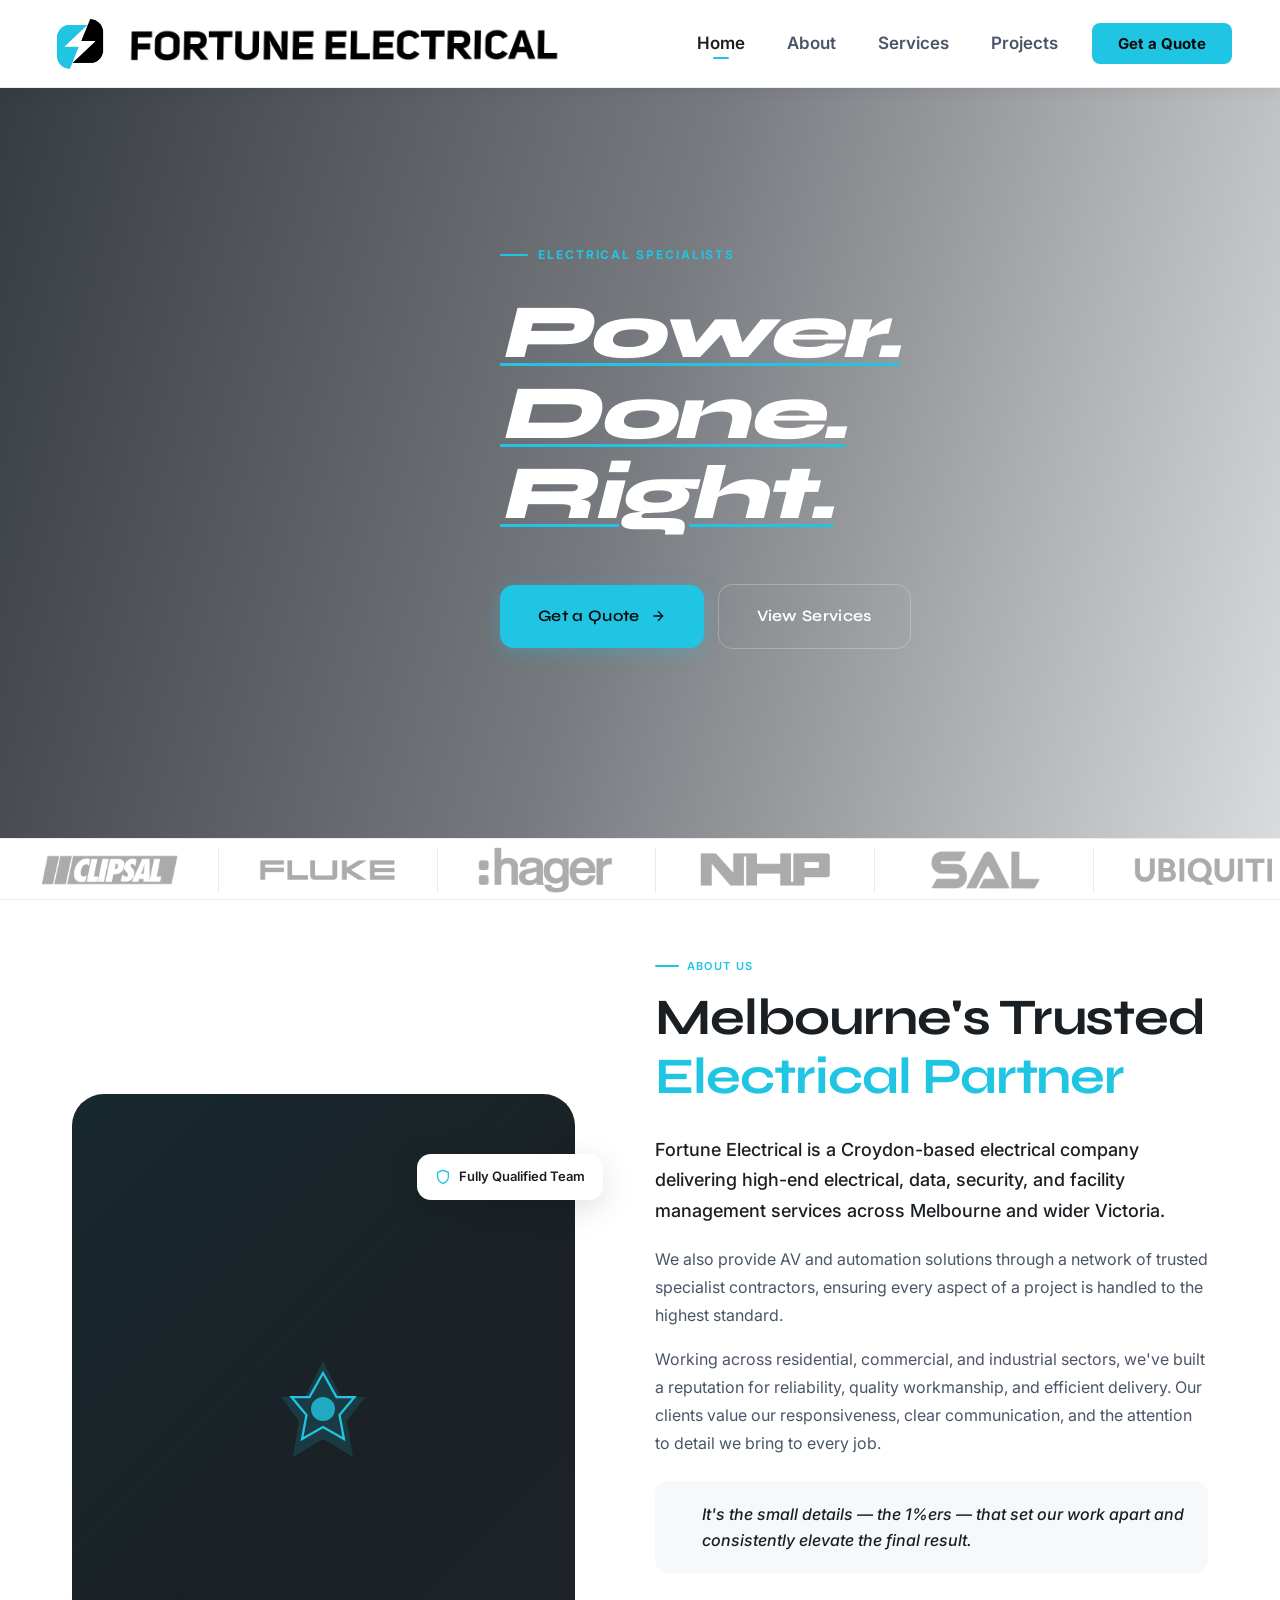
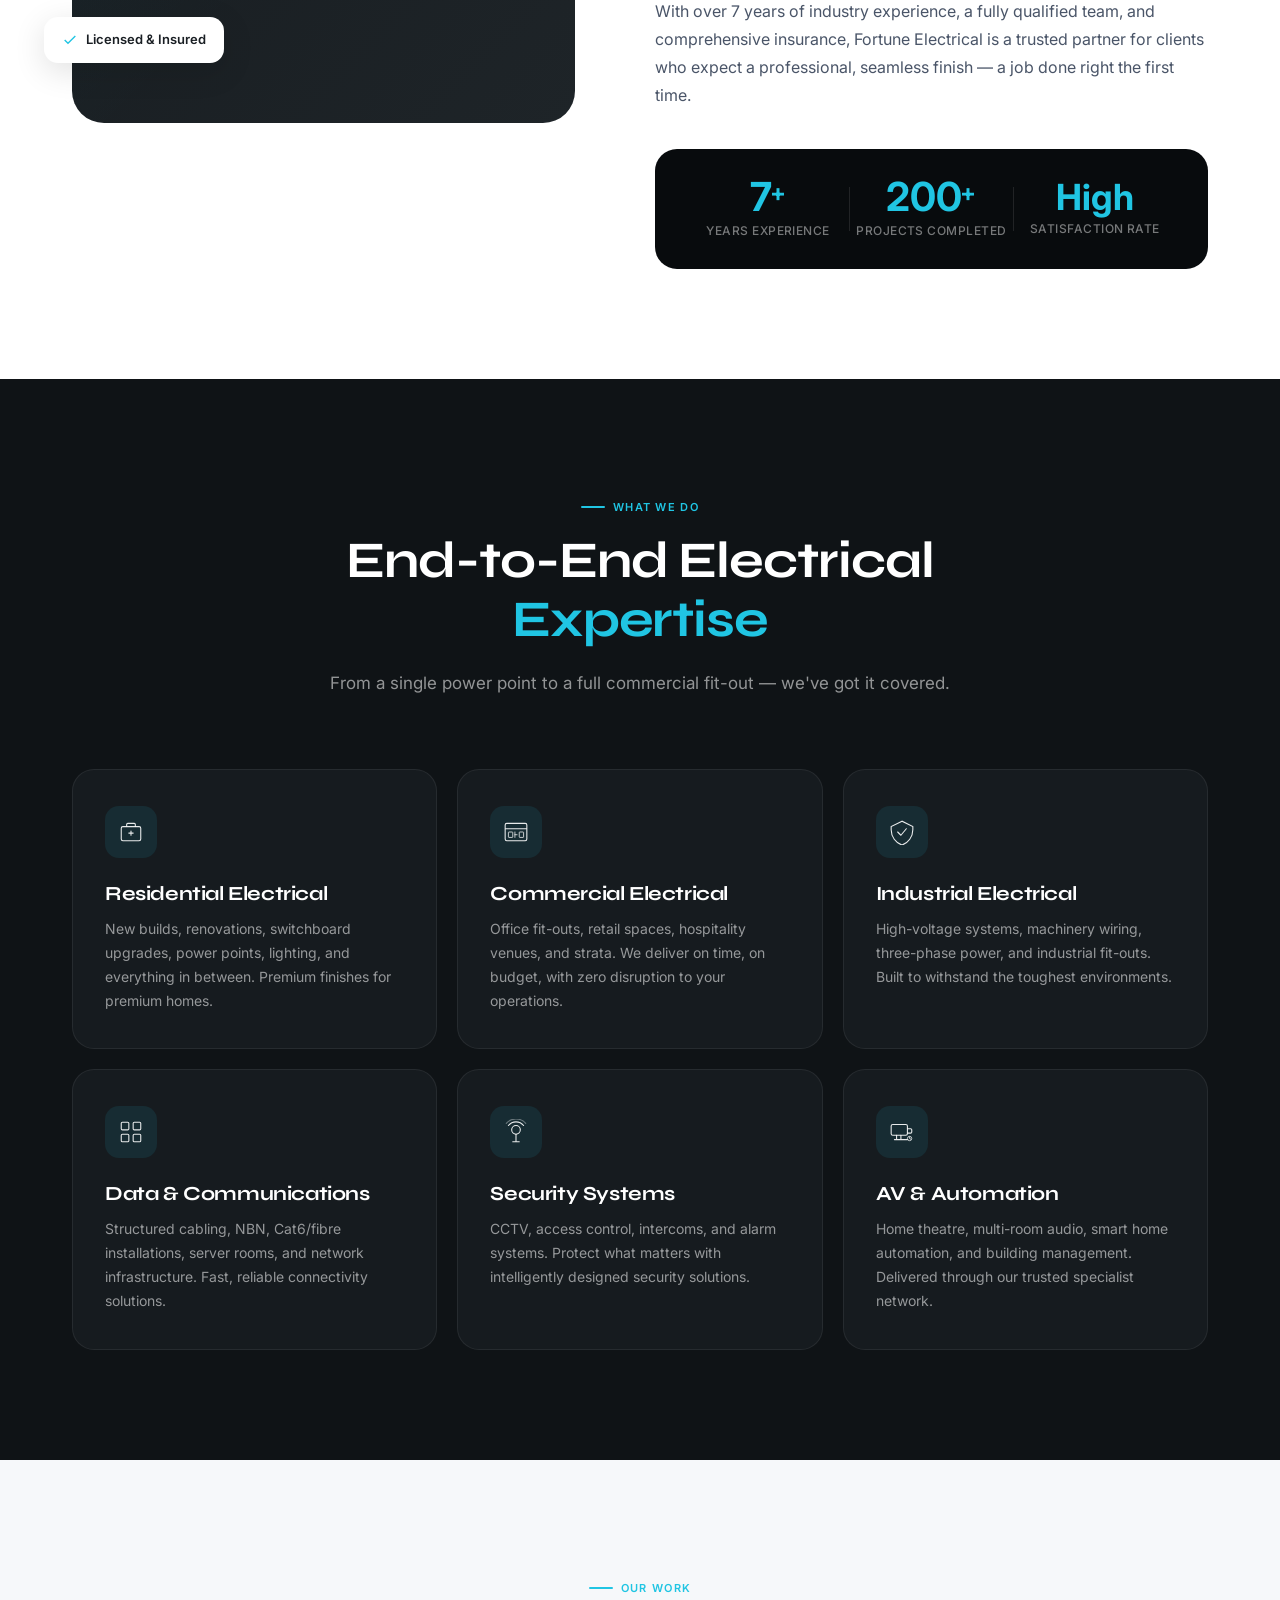
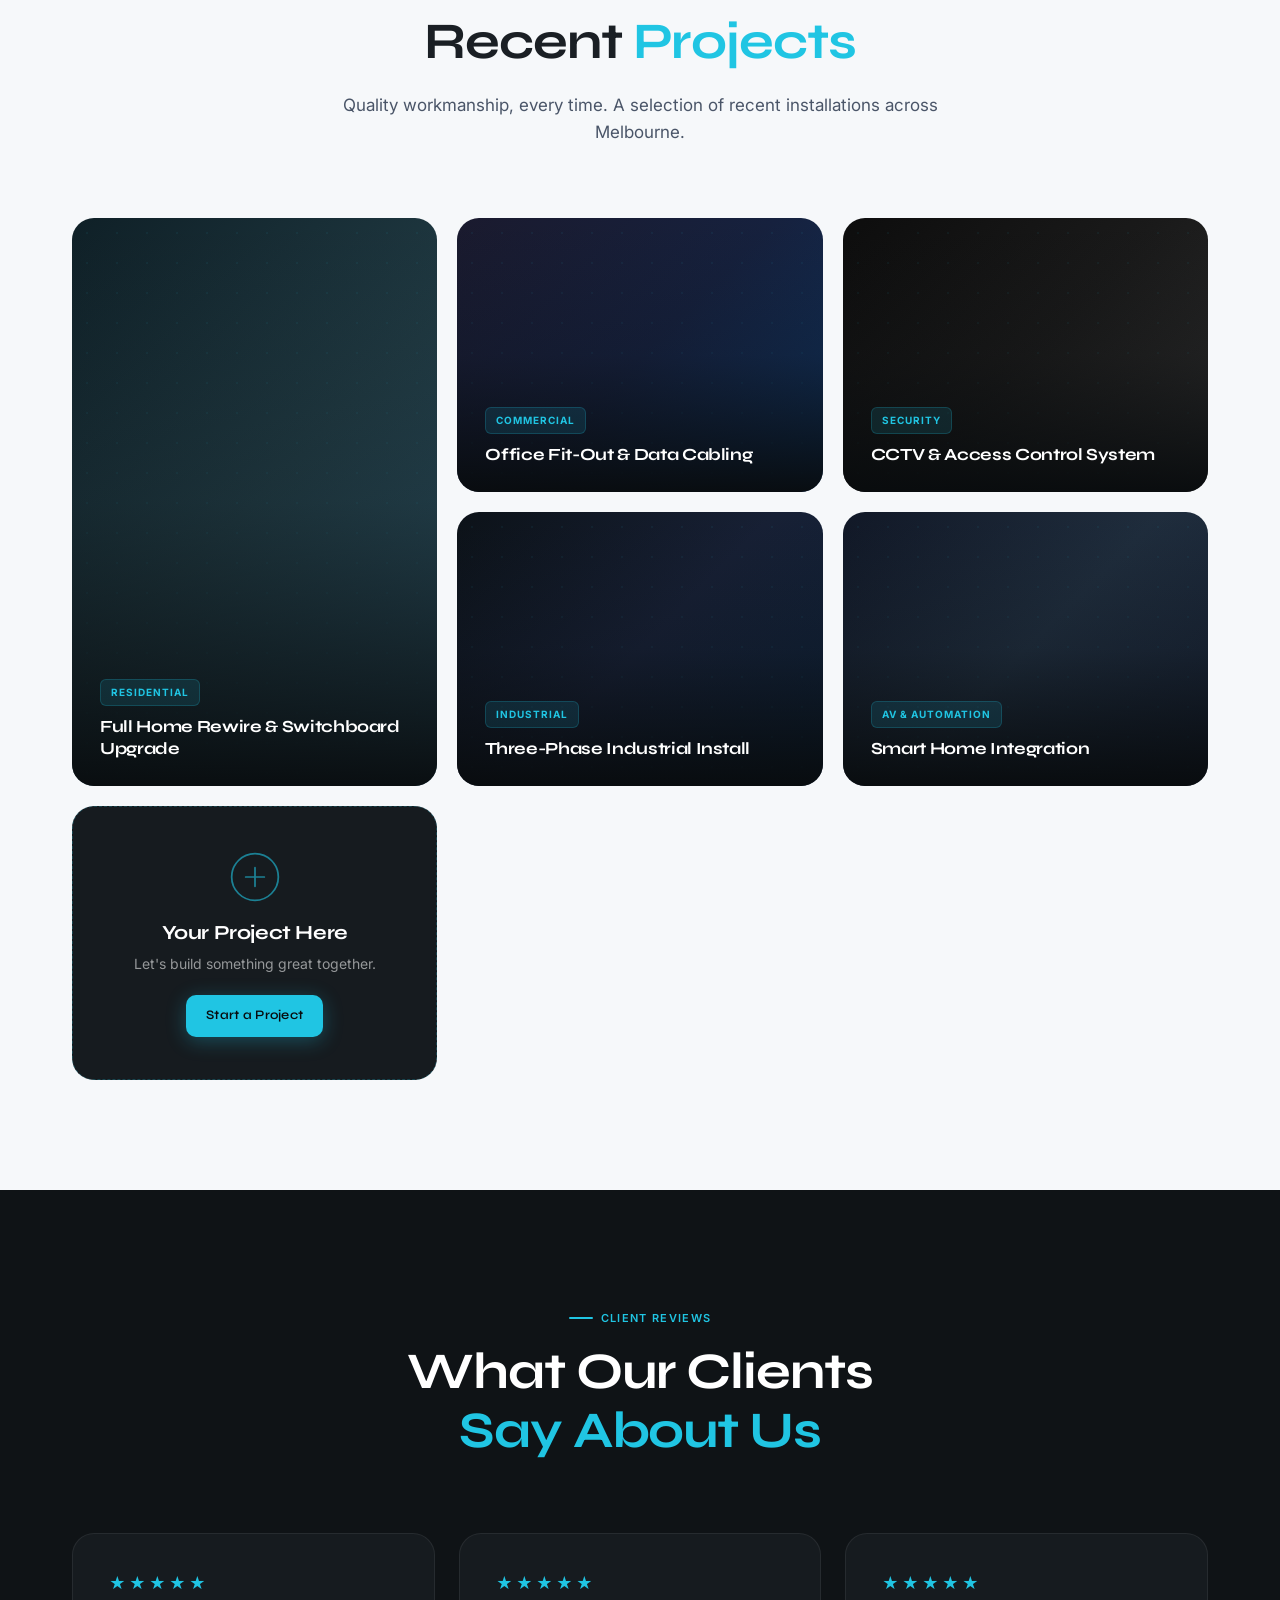
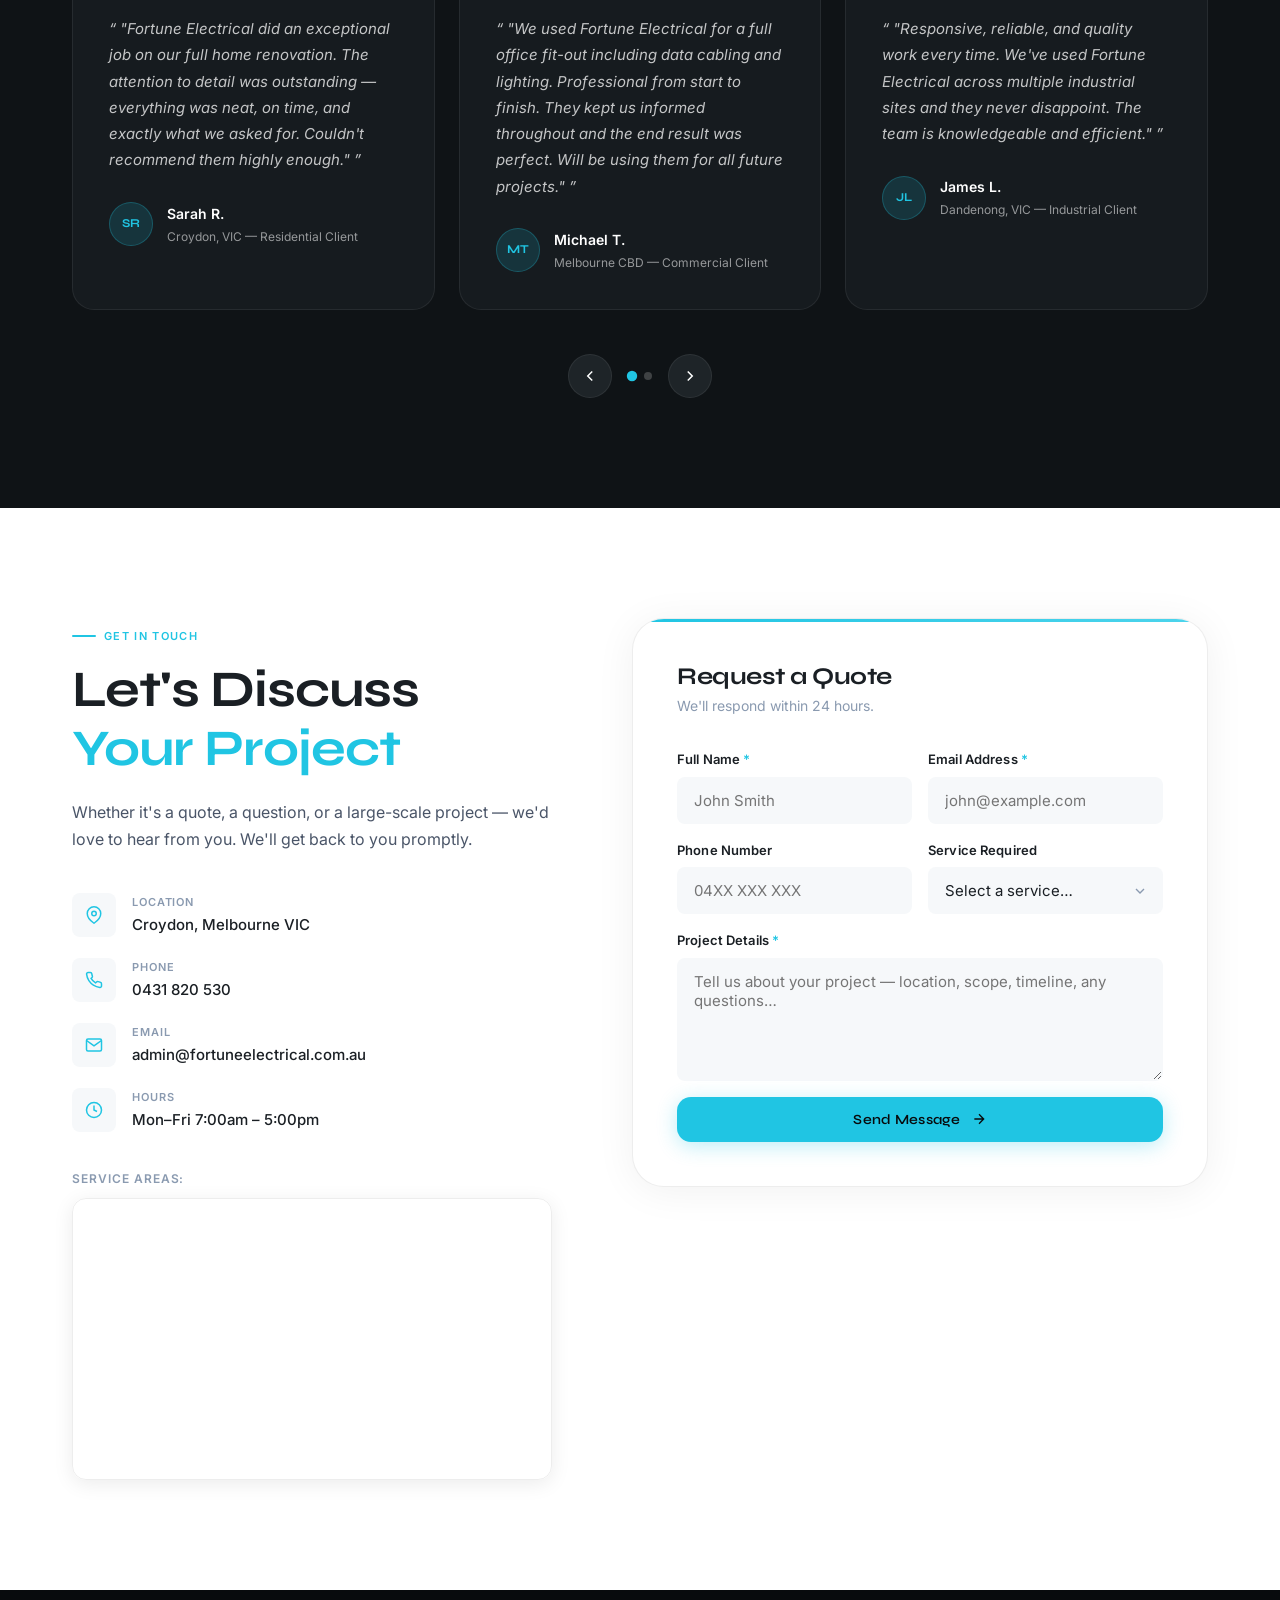
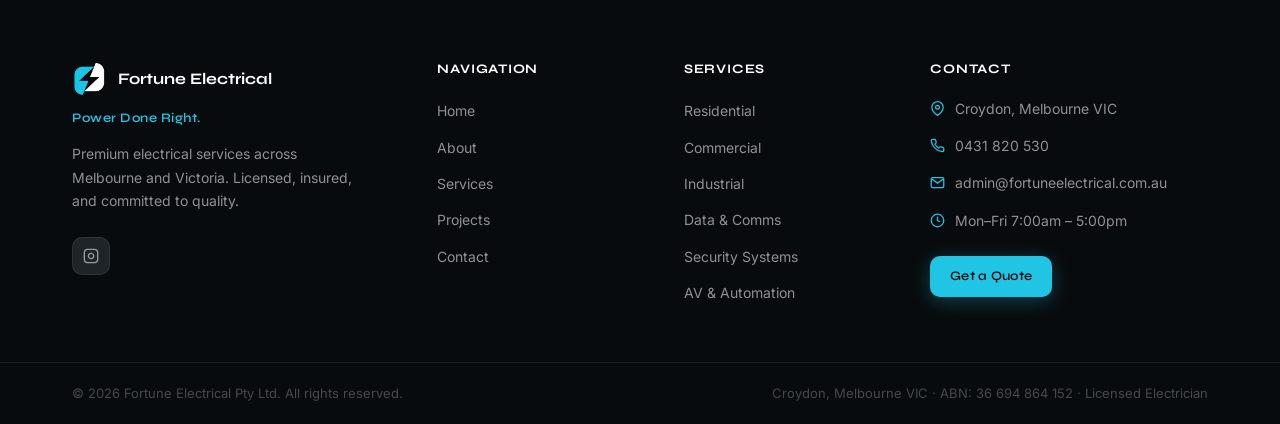
==== commit 75afdc11: "Update index.html" ====
--- a/fortune/index.html
+++ b/fortune/index.html
@@ -14,6 +14,7 @@
   <link rel="preconnect" href="https://fonts.googleapis.com" />
   <link rel="preconnect" href="https://fonts.gstatic.com" crossorigin />
   <link href="https://fonts.googleapis.com/css2?family=Syne:wght@400;500;600;700;800&family=Inter:wght@300;400;500;600&display=swap" rel="stylesheet" />
+  <link rel="icon" type="image/png" href="assets/logo-footer.png" />
   <link rel="stylesheet" href="styles.css" />
 </head>
 <body>
@@ -40,7 +41,9 @@
   </nav>
 
   <section class="hero" id="home">
-    <div class="hero-bg-image"></div>
+    <video class="hero-bg-video" autoplay muted loop playsinline>
+      <source src="assets/videos/hero-video.mp4" type="video/mp4">
+    </video>
     <div class="hero-overlay"></div>
     <div class="container hero-container">
       <div class="hero-content">
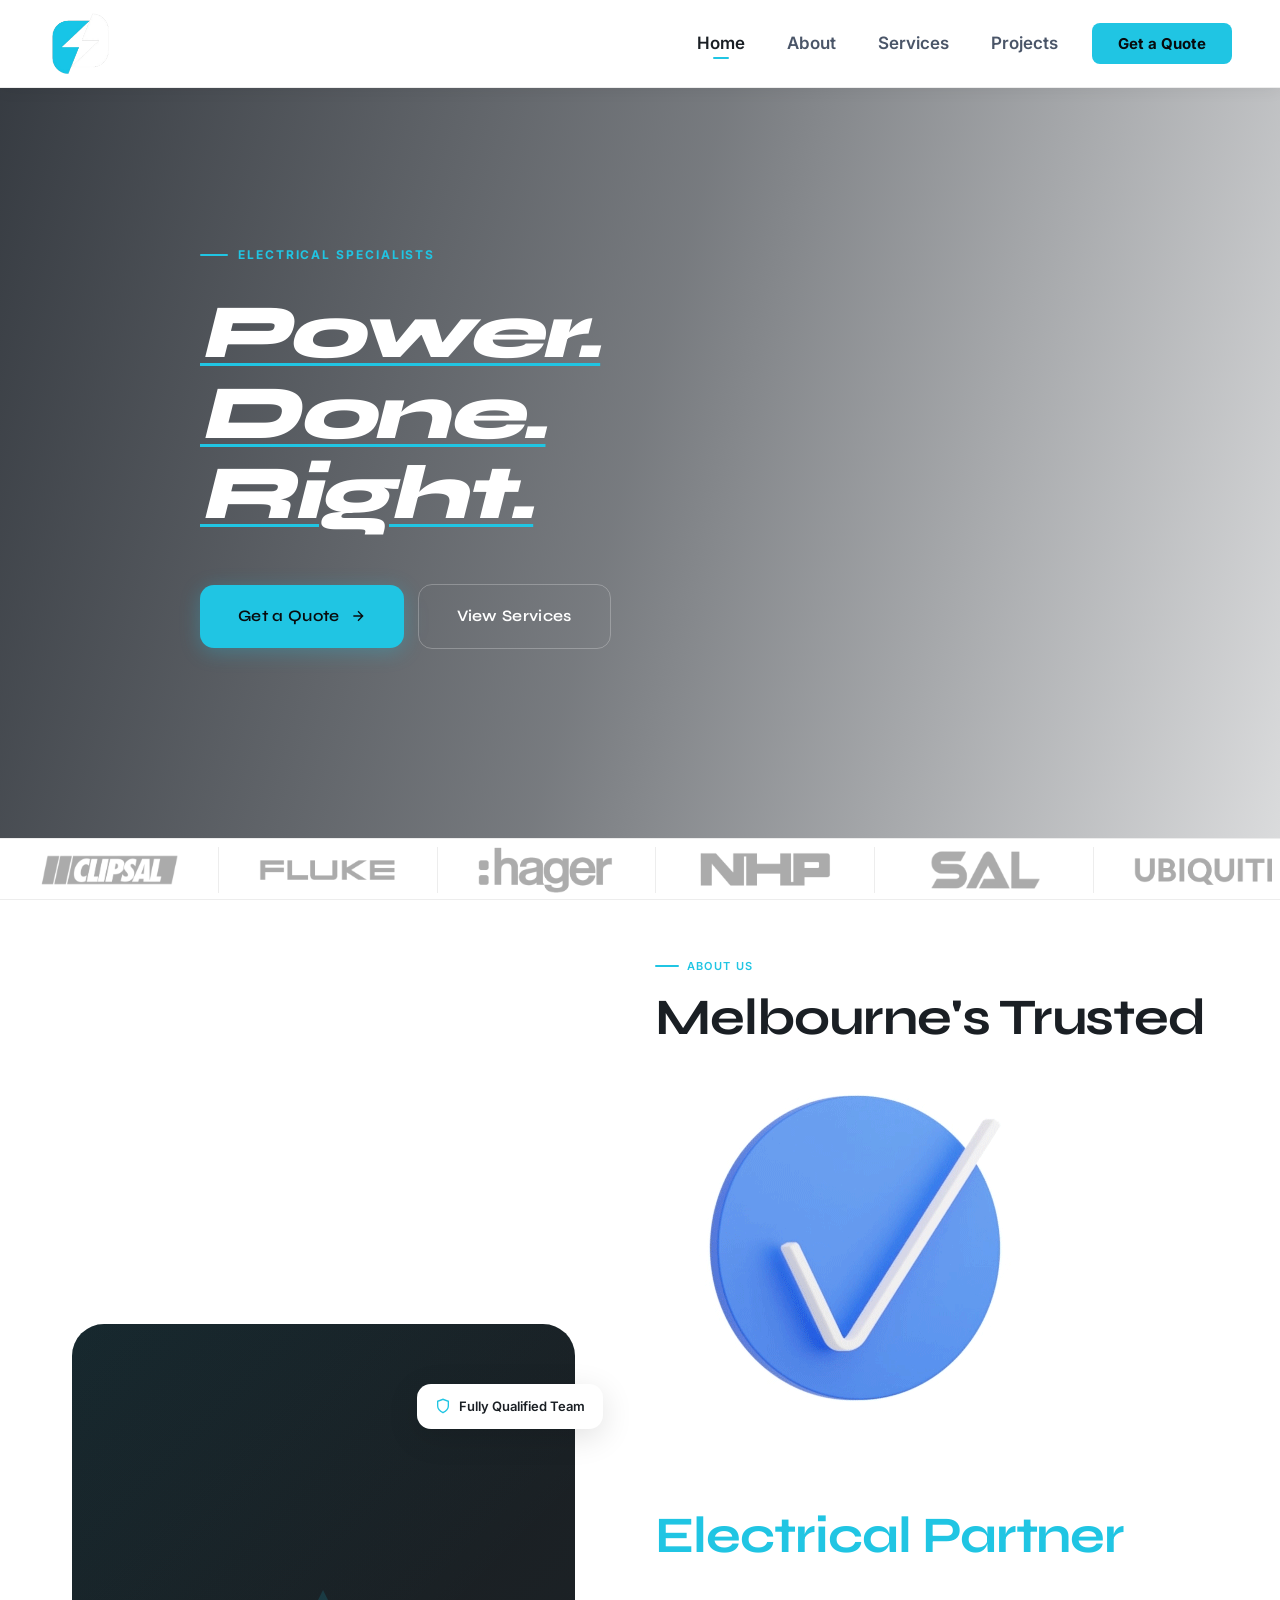
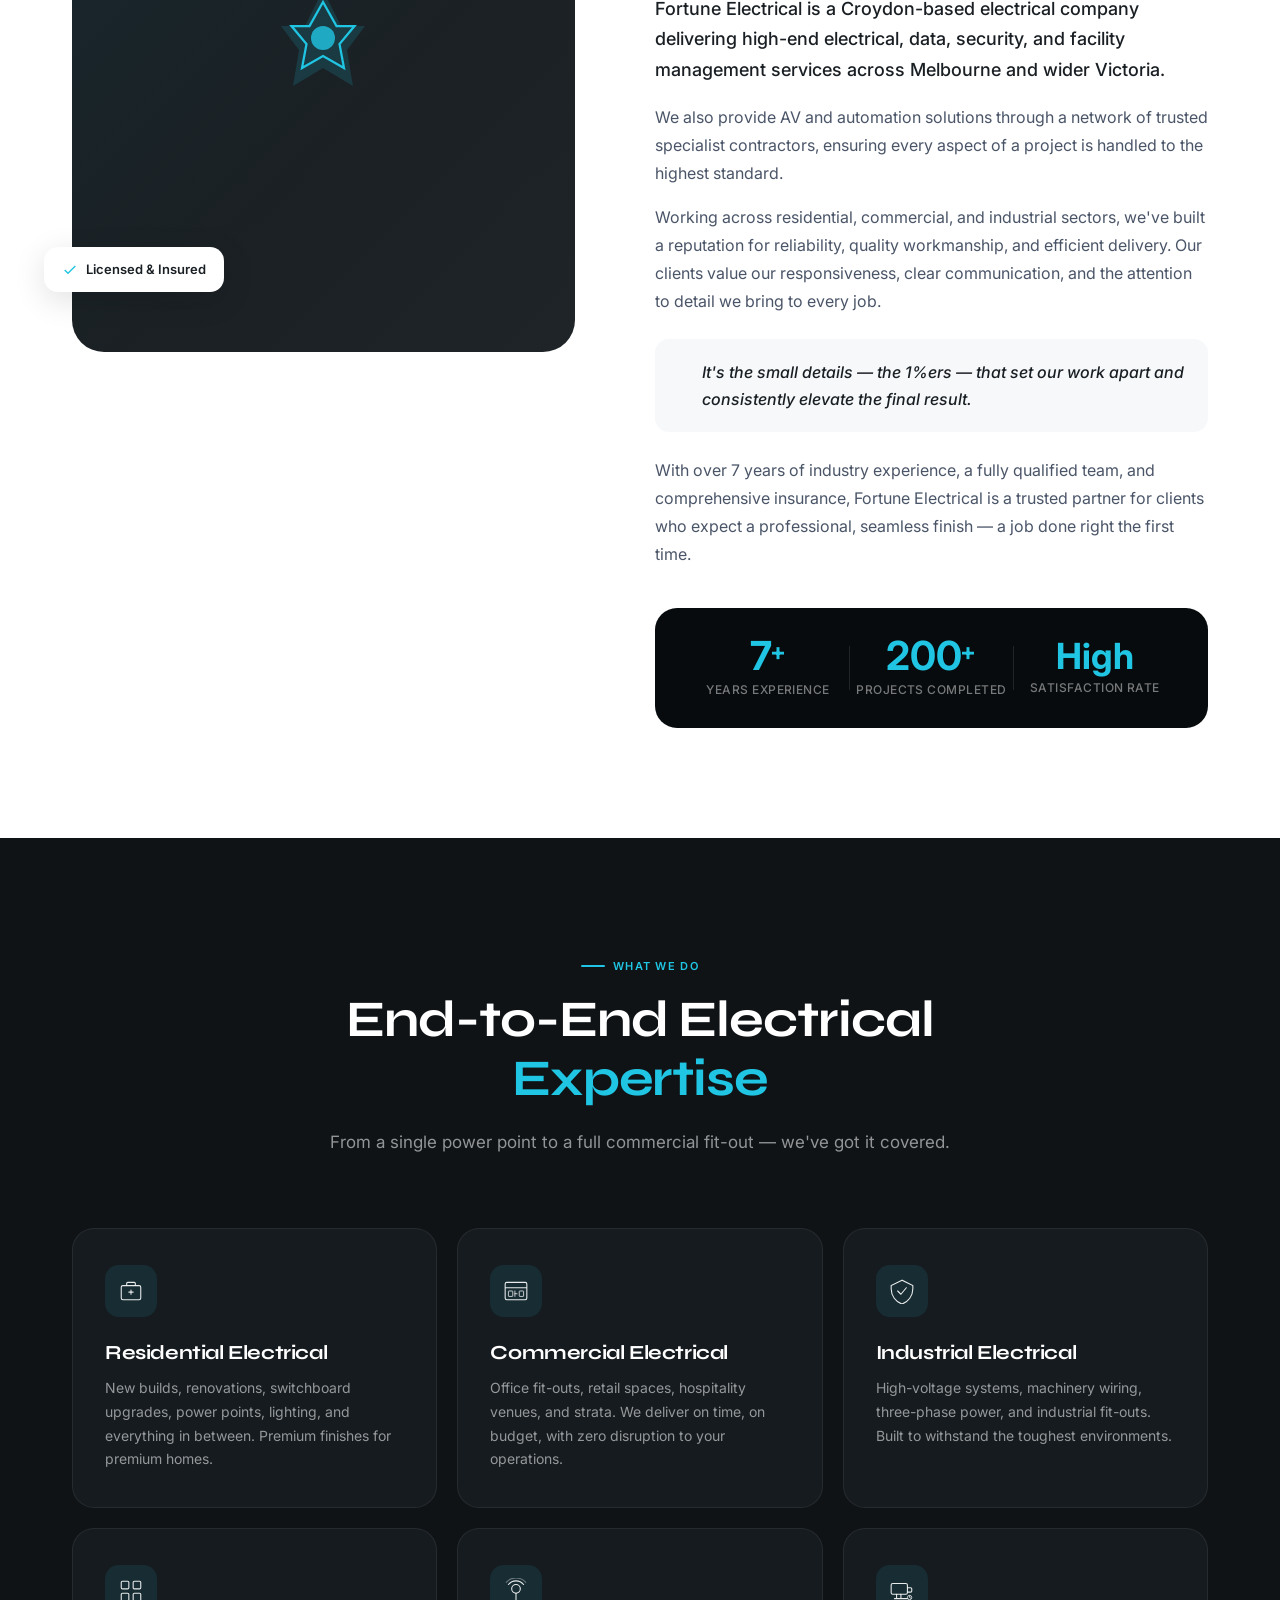
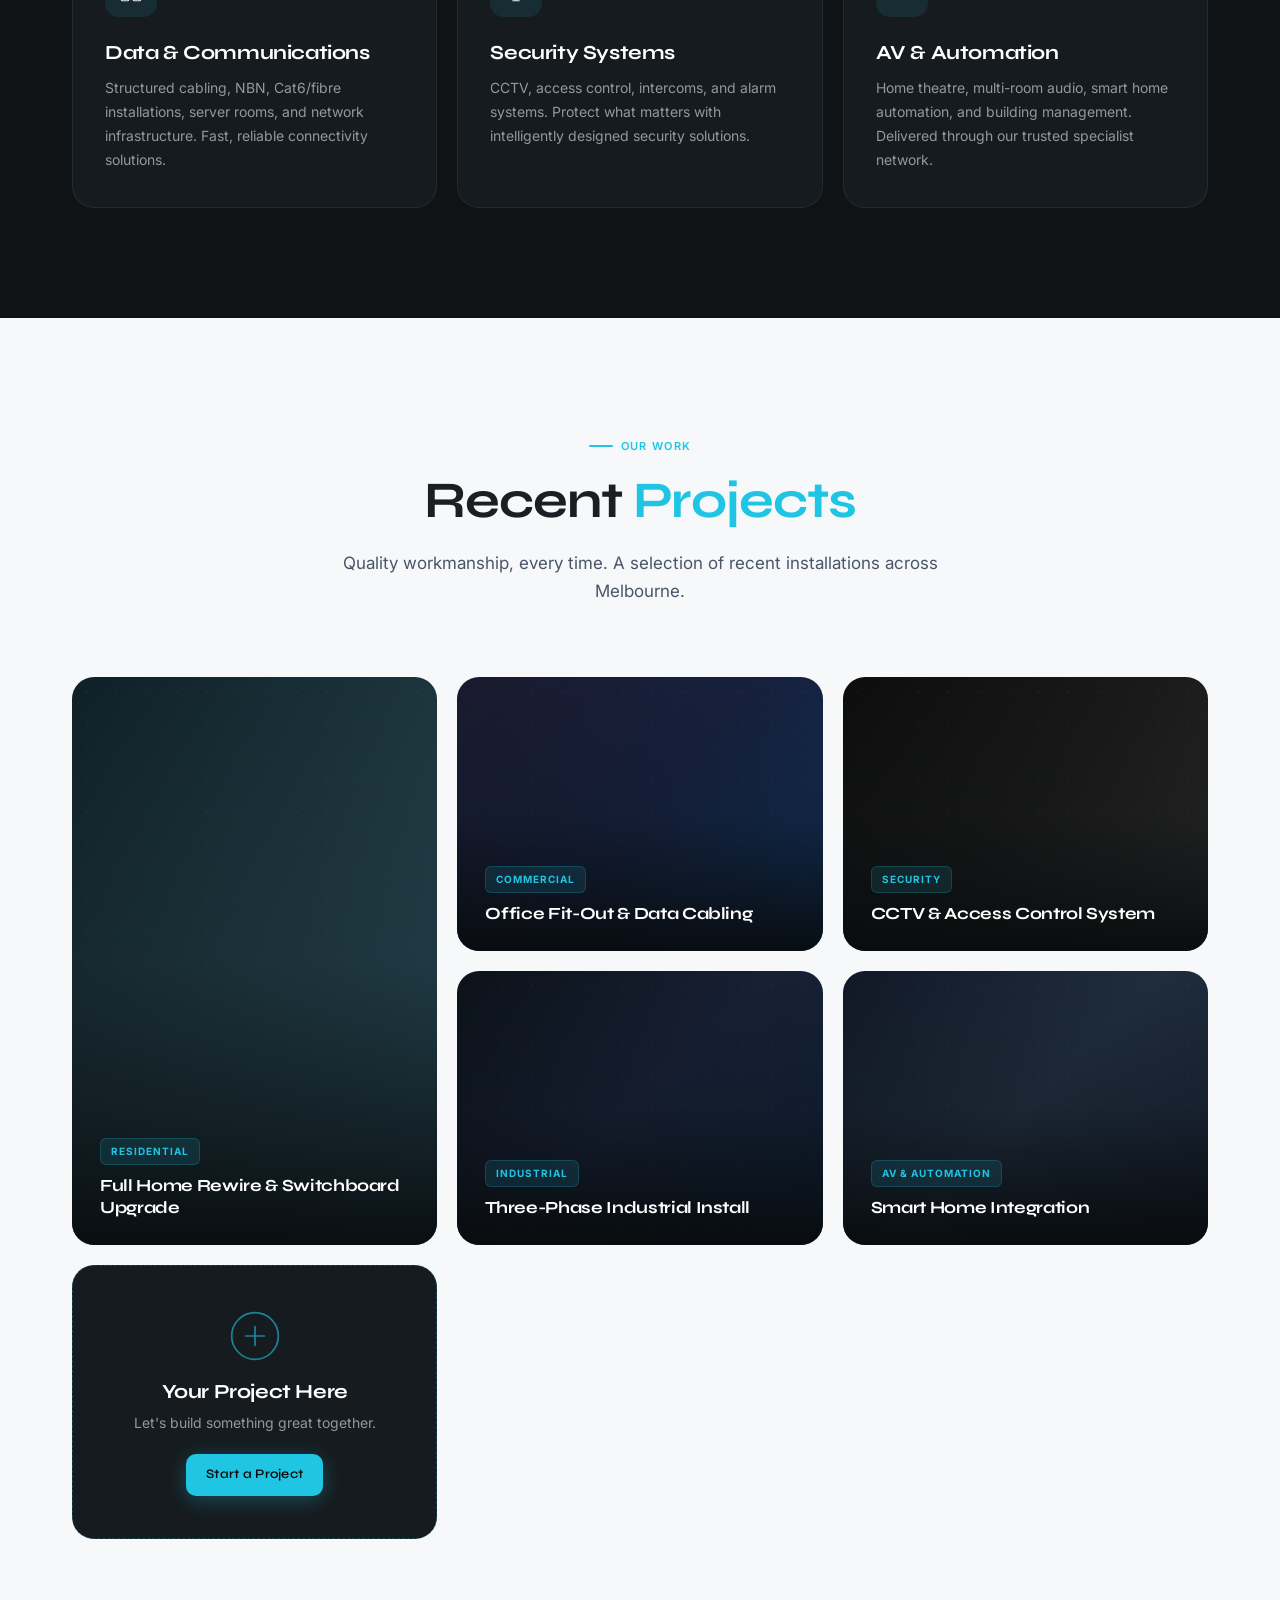
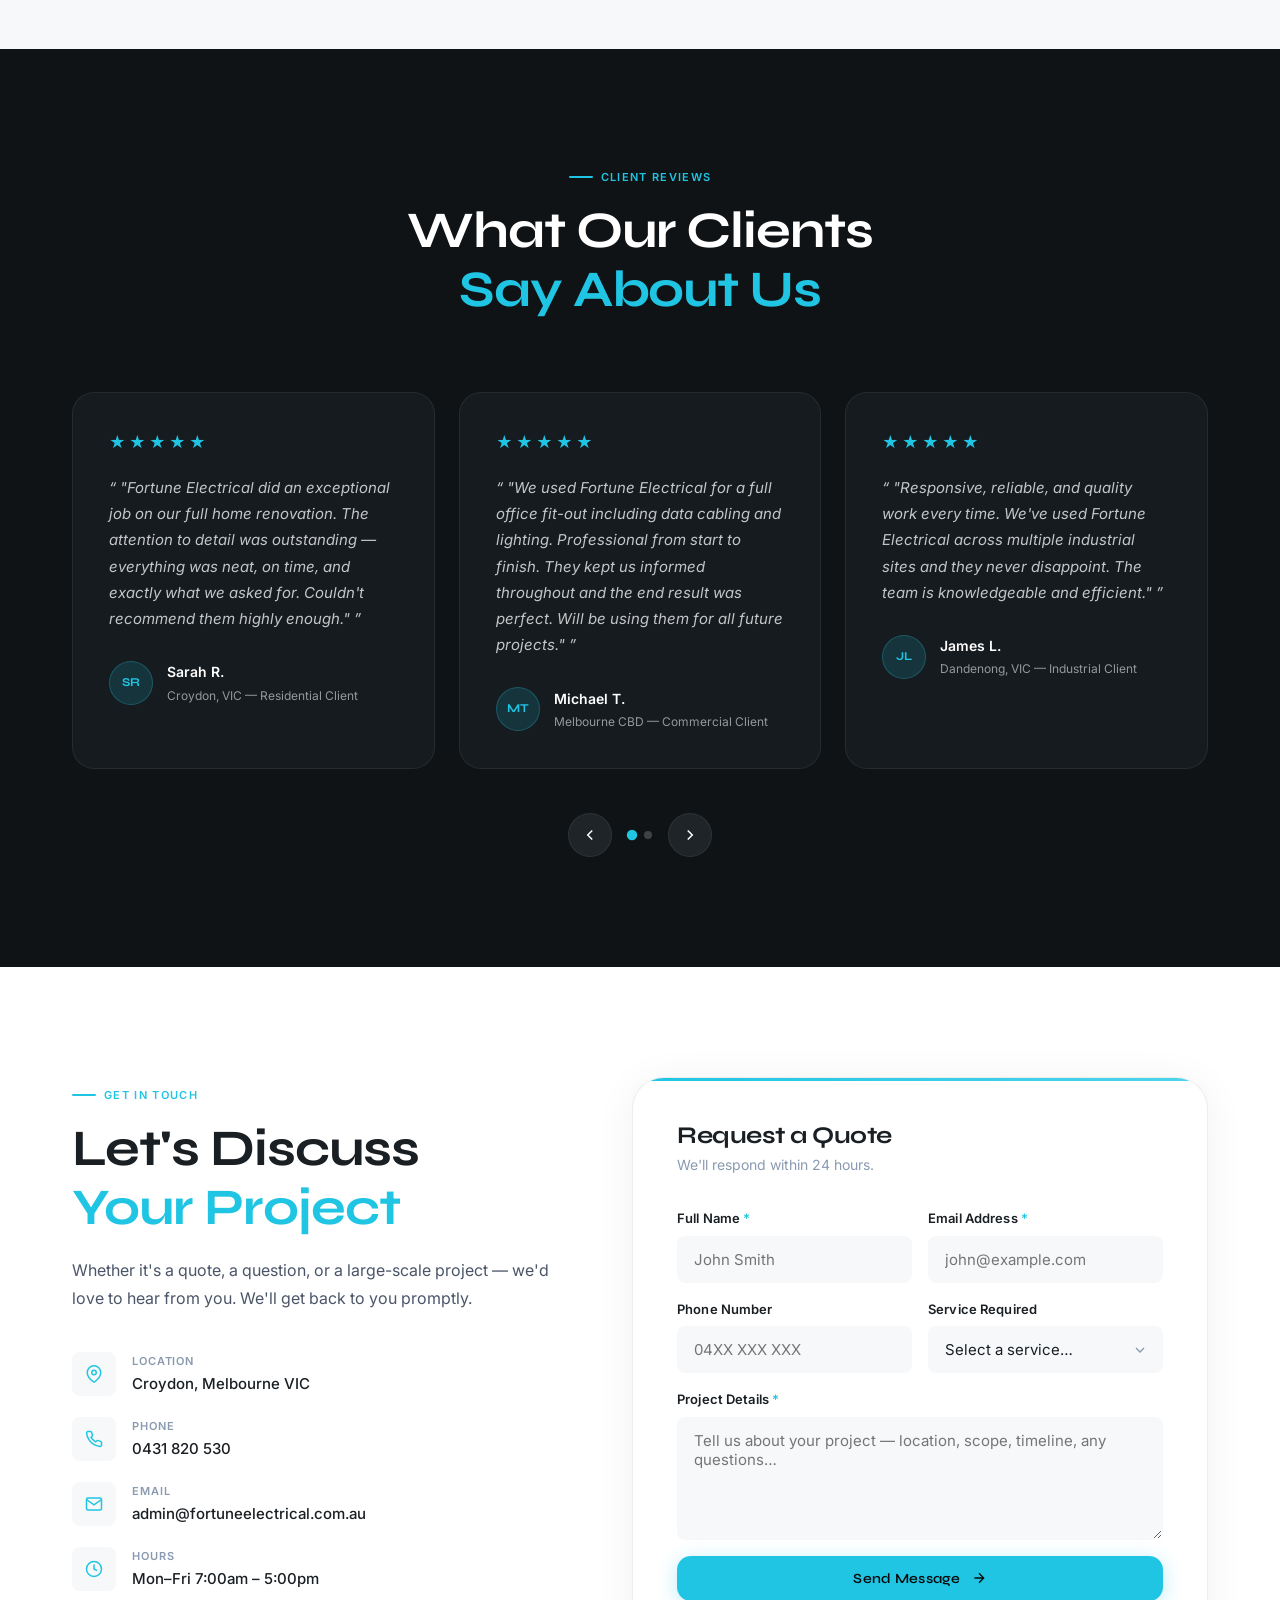
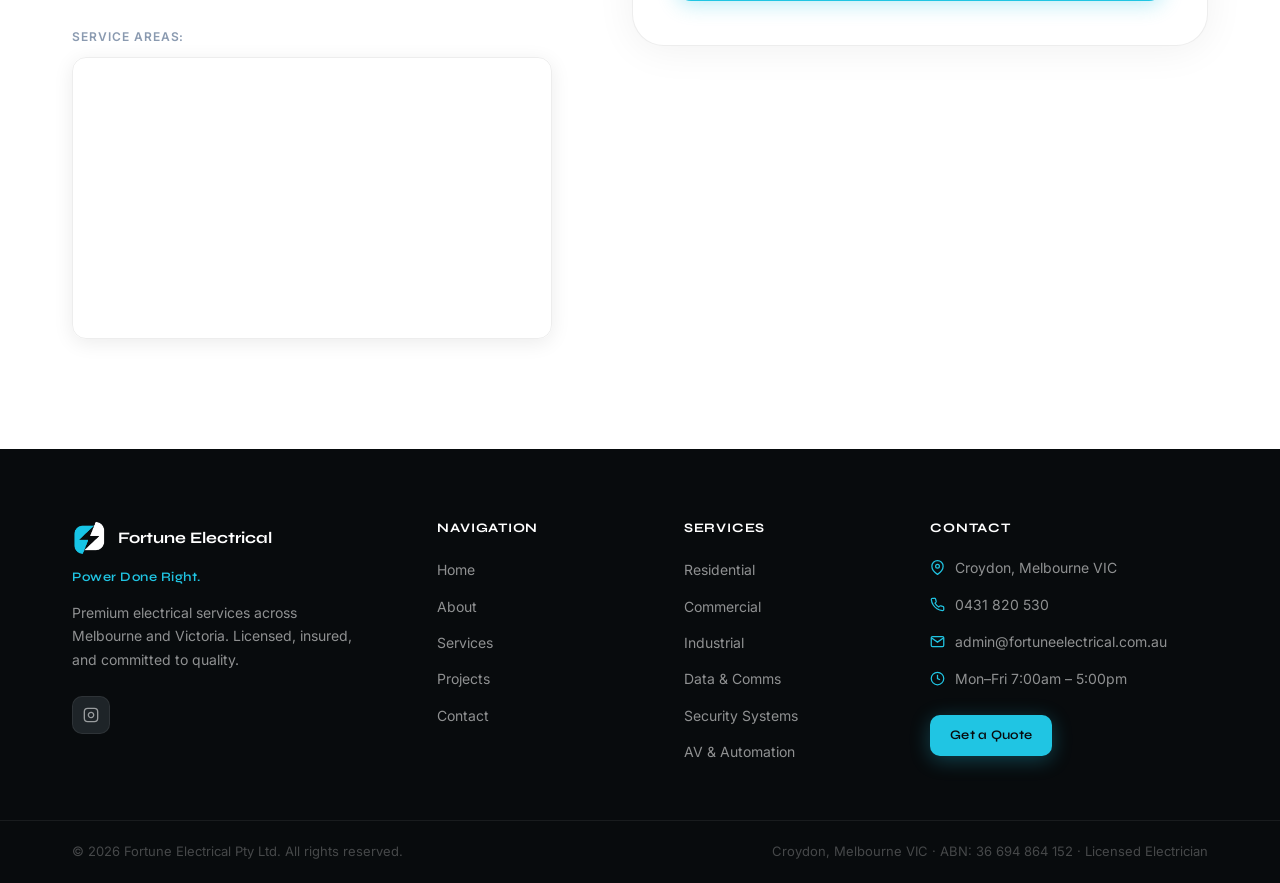
==== commit abb561e5: "Update index.html" ====
--- a/fortune/index.html
+++ b/fortune/index.html
@@ -112,7 +112,7 @@
 
         <div class="about-content reveal-right">
           <div class="section-label">About Us</div>
-          <h2 class="section-title">Melbourne's Trusted<br /><em>Electrical Partner</em></h2>
+          <h2 class="section-title">Melbourne's Trusted<img src="assets/verified.gif" alt="Verified" class="verified-badge" /><br /><em>Electrical Partner</em></h2>
           <p class="about-lead">
             Fortune Electrical is a Croydon-based electrical company delivering high-end electrical, data, security, and facility management services across Melbourne and wider Victoria.
           </p>
--- a/fortune/styles.css
+++ b/fortune/styles.css
@@ -44,6 +44,7 @@
   scroll-behavior: smooth;
   -webkit-font-smoothing: antialiased;
   -moz-osx-font-smoothing: grayscale;
+  overflow-x: hidden;
 }
 
 body {
@@ -332,15 +333,13 @@
   overflow: hidden;
 }
 
-.hero-bg-image {
+.hero-bg-video {
   position: absolute;
   inset: 0;
-  background-image: url('assets/hero-bg.jpg');
-  background-color: #0f1923;
-  background-size: cover;
-  background-position: center;
-  background-repeat: no-repeat;
-  transition: transform 0.1s linear;
+  width: 100%;
+  height: 100%;
+  object-fit: cover;
+  object-position: center;
 }
 
 .hero-overlay {
@@ -361,6 +360,7 @@
   display: flex;
   align-items: center;
   min-height: calc(100svh - 62px);
+  width: 100%;
   max-width: none;
   margin-left: 0;
   margin-right: 0;
@@ -1659,12 +1659,14 @@
 
   .hero { min-height: calc(100svh - 62px); }
 
-  .hero-content { text-align: left; }
+  .hero-content { text-align: center; width: 100%; max-width: 100%; }
 
   .hero-label {
-    justify-content: flex-start;
+    justify-content: center;
     font-size: 11px;
   }
+
+  .hero-slogan { align-items: center; }
 
   .slogan-word {
     font-size: clamp(40px, 11vw, 70px);
@@ -1672,7 +1674,7 @@
   }
 
   .hero-buttons {
-    justify-content: flex-start;
+    justify-content: center;
     gap: 12px;
   }
 
